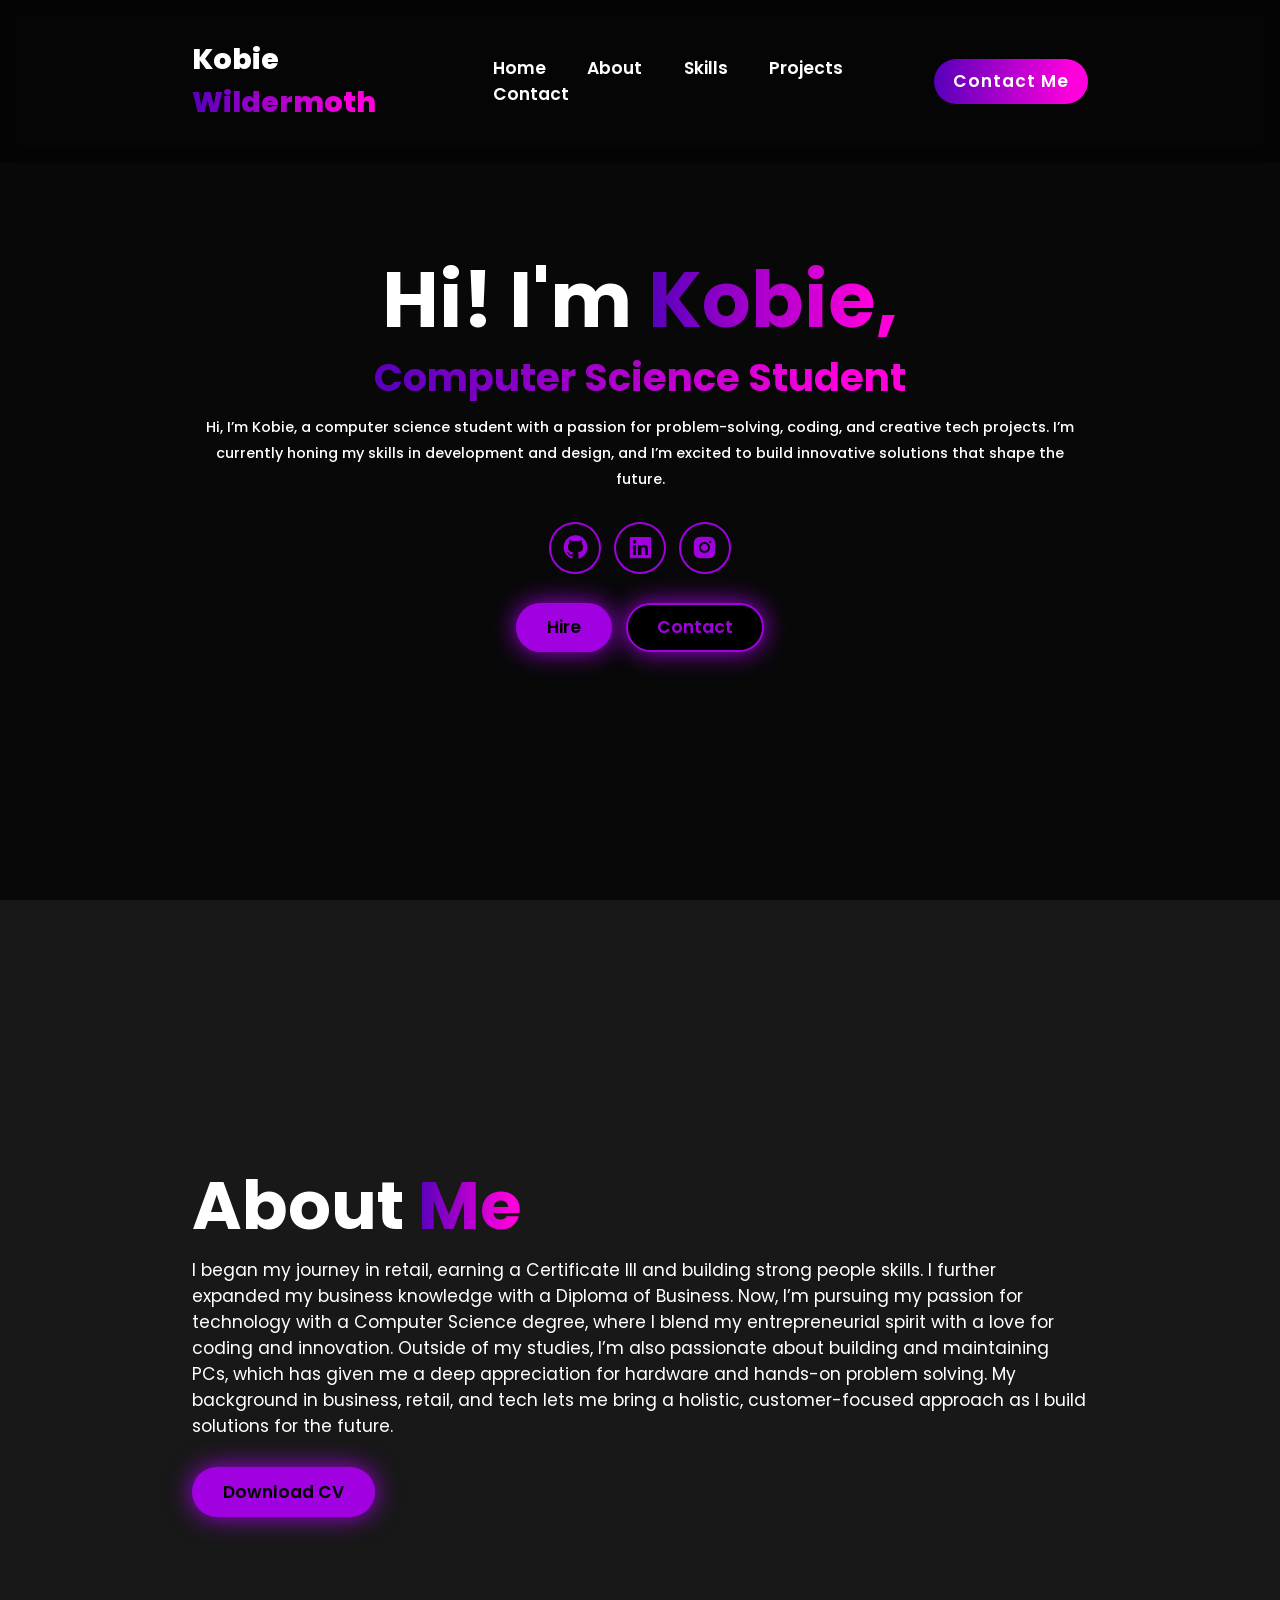
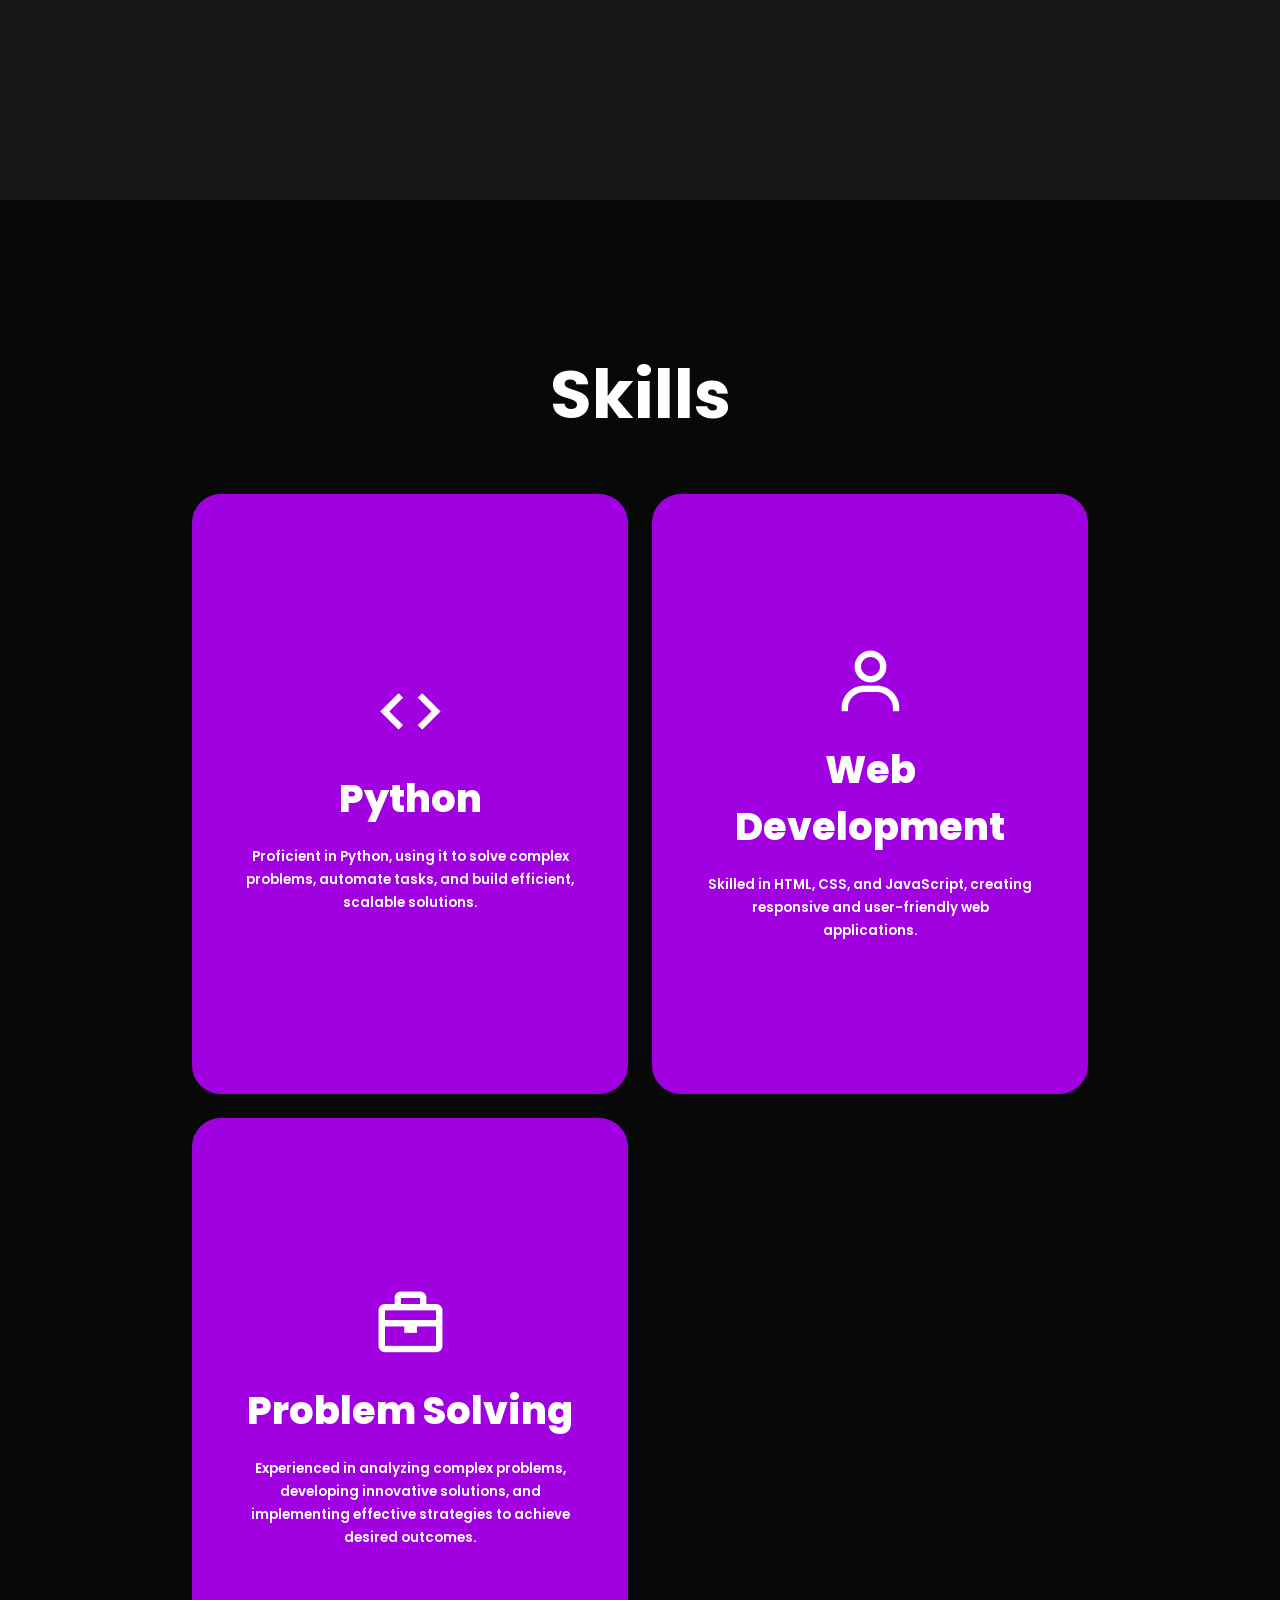
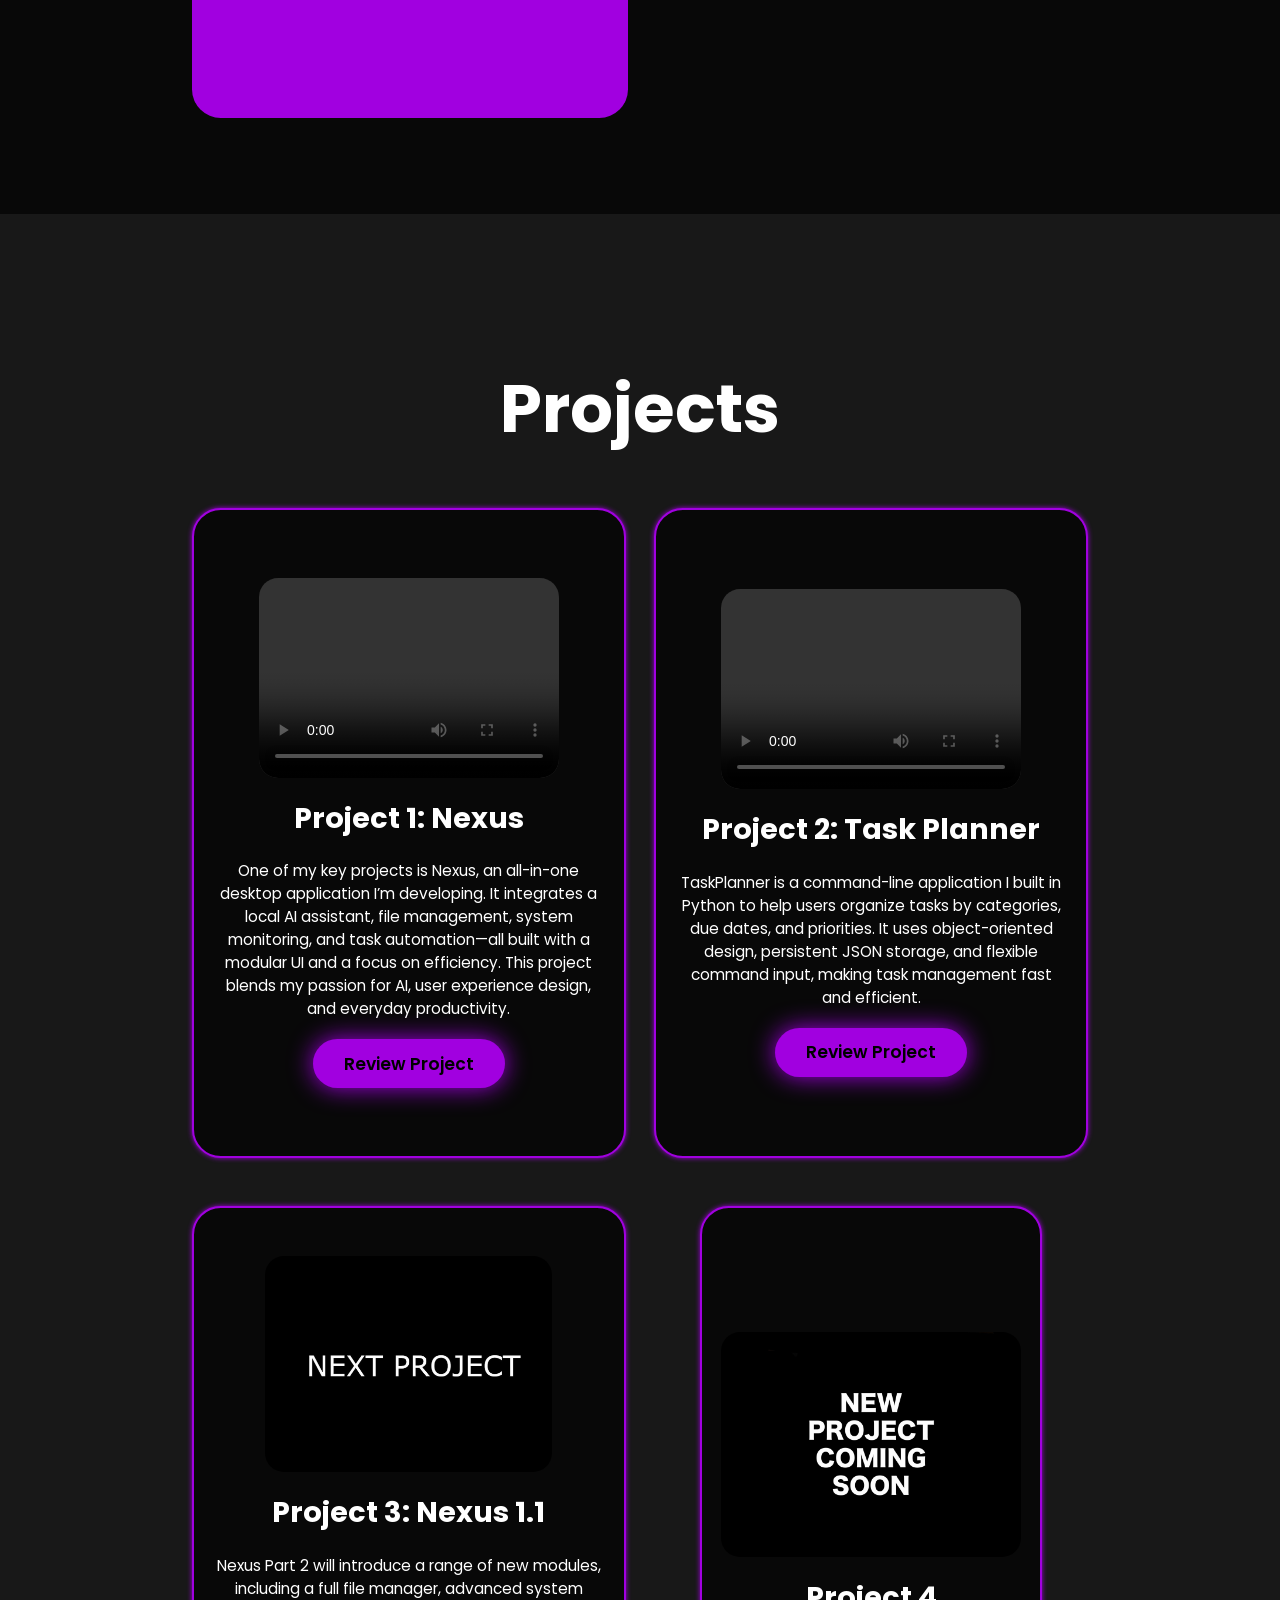
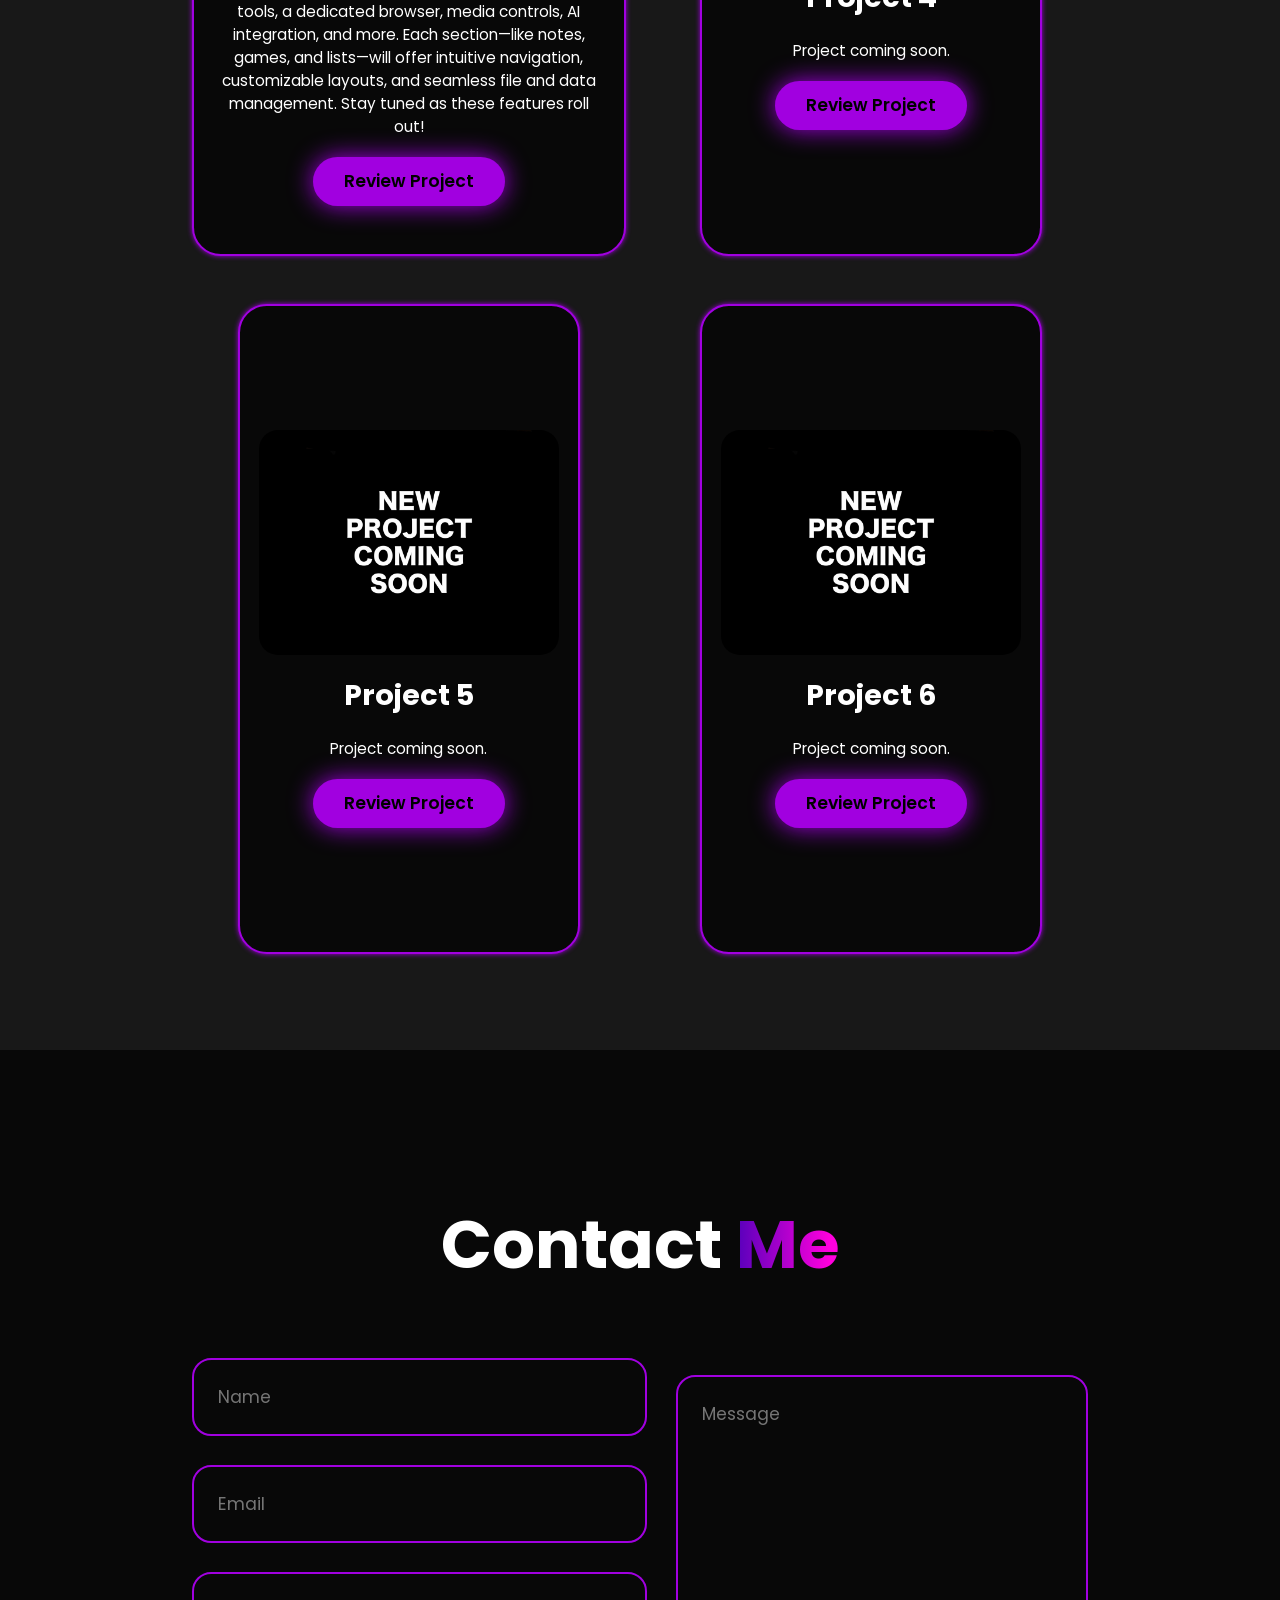
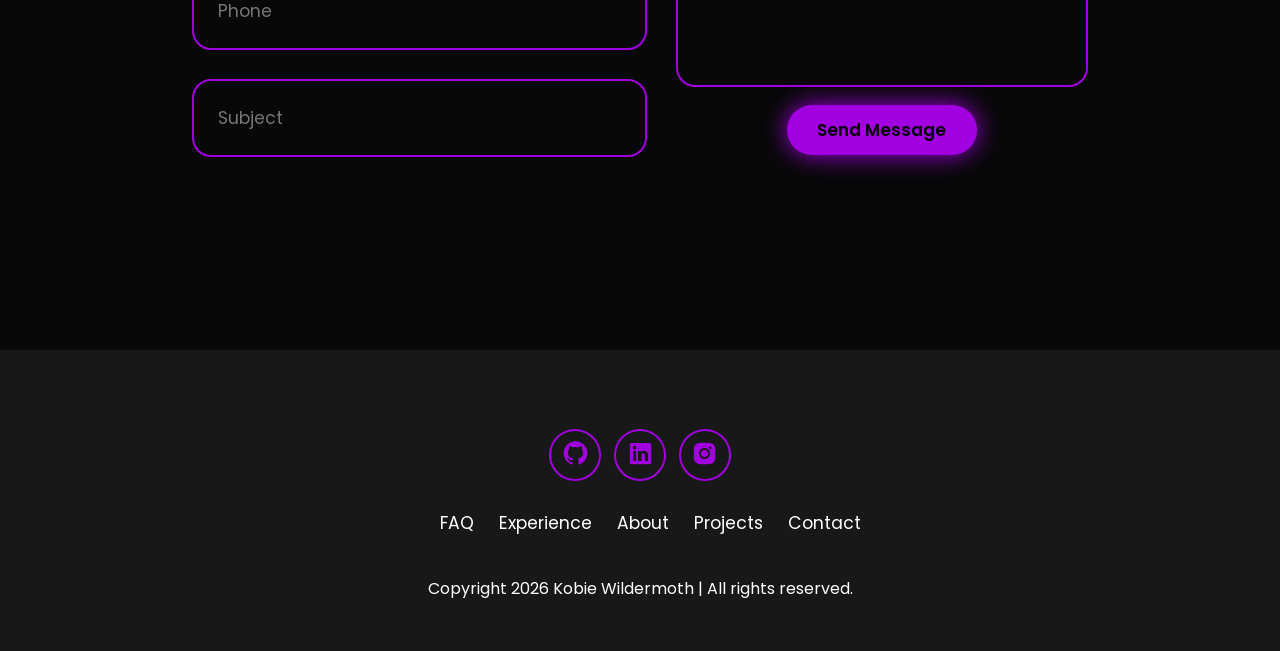
==== index.html @ b3cbc0dd "Add files via upload" ====
<!DOCTYPE html>
<html lang="en">
  <head>
    <meta charset="UTF-8" />
    <meta name="viewport" content="width=device-width, initial-scale=1.0" />
    <title>Portfolio Website</title>
    <link rel="stylesheet" href="style.css" />
    <link href="https://unpkg.com/boxicons@2.1.4/css/boxicons.min.css" rel="stylesheet" />
    <link href="https://fonts.googleapis.com/css2?family=Poppins:wght@300;400;600;800&display=swap" rel="stylesheet" />
    
  </head>
  <body>

        <header class = "header">
            <a href="#home" class = "logo">
                Kobie <span>Wildermoth</span>
        </a>
        <i class = "bx bx-menu" id="menu-icon"></i>

        <nav class = "navbar">
            <a href = "#home">Home</a>
            <a href = "#about">About</a>
            <a href = "#skills">Skills</a>
            <a href = "#projects">Projects</a>
            <a href = "#contact">Contact</a>    
        </nav>

        <a class="gradient-btn" href="mailto:kobiew06@outlook.com?subject=Contact%20Kobie&body=Hi%20Kobie,">Contact Me</a>

        </header>

        <section class="home" id="home">
            <div class="home-content">
                <h1> Hi! I'm <span>Kobie,</span></h1>
                <h3>
                    <span>Computer Science Student</span>
                </h3>
                <p>Hi, I’m Kobie, a computer science student 
                    with a passion for problem-solving, coding, 
                    and creative tech projects. I’m currently 
                    honing my skills in development and design, 
                    and I’m excited to build innovative solutions 
                    that shape the future. </p>

                <div class="social-icons">
                    <a href="https://github.com/kobiew06">
                        <i class="bx bxl-github"></i>
                    </a>
                    
                    <a href="https://www.linkedin.com/in/kobie-wildermoth">
                        <i class="bx bxl-linkedin-square"></i>
                    </a>

                    <a href="https://www.instagram.com/kobie._w/">
                        <i class="bx bxl-instagram-alt"></i>
                    </a>                    
                </div>
                
                <div class="btn-group">
                    <a href="mailto:kobiew06@outlook.com?subject=Job%20Opportunity:&body=Hi%20Kobie," class="btn">Hire</a>
                    <a href="#contact" class="btn">Contact</a>
                </div>
            </div>


        </section>

        <section class="about" id="about">
             
            <div class="about-content">
            <h2>About <span>Me</span></h2>
            <p>I began my journey in retail, earning a Certificate III and building strong people skills. I further expanded my business knowledge with a Diploma of Business. Now, I’m pursuing my passion for technology with a Computer Science degree, where I blend my entrepreneurial spirit with a love for coding and innovation. Outside of my studies, I’m also passionate about building and maintaining PCs, which has given me a deep appreciation for hardware and hands-on problem solving. My background in business, retail, and tech lets me bring a holistic, customer-focused approach as I build solutions for the future.</p>
            <a href="https://drive.google.com/file/d/1Rv0q2taq3PSb4QSSxDEob484Li_ZjShi/view?usp=sharing" class="btn">Download CV</a>
        </section>

        <section class ="skills" id="skills">
            <h2 class="heading">Skills</h2>

            <div class="experience-container">
                <div class="experience-box">
                    <div class="experience-info">
                        <i class ="bx bx-code"></i>
                        <h4>Python</h4>
                        <p>Proficient in Python, using it to solve complex problems, automate tasks, and build efficient, scalable solutions.</p>
                    </div>
                </div>

                <div class="experience-box">
                    <div class="experience-info">
                        <i class ="bx bx-user"></i>
                        <h4>Web Development</h4>
                        <p>Skilled in HTML, CSS, and JavaScript, creating responsive and user-friendly web applications.</p>
                    </div>
                </div>
                
                <div class="experience-box">
                    <div class="experience-info">
                        <i class ="bx bx-briefcase"></i>
                        <h4>Problem Solving</h4>
                        <p>Experienced in analyzing complex problems, developing innovative solutions, and implementing effective strategies to achieve desired outcomes.</p>
                    </div>
                </div>
            </div>
        </section>
                    
        <section class="projects" id="projects">
            
            <h2 class="heading">Projects</h2>

            <div class="projects-container">
                <div class="project-box">
                    <video src="nexus.mp4" controls></video>
                    <h3>Project 1: Nexus</h3>
                    <p>One of my key projects is Nexus, an all-in-one desktop application I’m developing. It integrates a local AI assistant, file management, system monitoring, and task automation—all built with a modular UI and a focus on efficiency. This project blends my passion for AI, user experience design, and everyday productivity.</p>
                    <div class="btn">Review Project</div>
                </div>

                <div class="project-box">
                    <video src="Demonstration.mp4" controls></video>
                    <h3>Project 2: Task Planner</h3>
                    <p>TaskPlanner is a command-line application I built in Python to help users organize tasks by categories, due dates, and priorities. It uses object-oriented design, persistent JSON storage, and flexible command input, making task management fast and efficient.</p>
                    <div class="btn">Review Project</div>
                </div>

                <div class="project-box">
                    <img src="next.jpg" alt="">
                    <h3>Project 3: Nexus 1.1</h3>
                    <p>Nexus Part 2 will introduce a range of new modules, including a full file manager, advanced system tools, a dedicated browser, media controls, AI integration, and more. Each section—like notes, games, and lists—will offer intuitive navigation, customizable layouts, and seamless file and data management. Stay tuned as these features roll out!</p>
                    <div class="btn">Review Project</div>
                </div>

                <div class="project-box">
                    <img src="coming.jpg" alt="">
                    <h3>Project 4</h3>
                    <p>Project coming soon.</p>
                    <div class="btn">Review Project</div>
                </div>

                <div class="project-box">
                    <img src="coming.jpg" alt="">
                    <h3>Project 5</h3>
                    <p>Project coming soon.</p>
                    <div class="btn">Review Project</div>
                </div>

                <div class="project-box">
                    <img src="coming.jpg" alt="">
                    <h3>Project 6</h3>
                    <p>Project coming soon.</p>
                    <div class="btn">Review Project</div>
                </div>

                
            </div>
        </section>

        <section class="contact" id="contact">
            <h2 class="heading">Contact <span>Me</span></h2>

            <form id="contact-form" action="#">
                <div class="input-group">
                    <div class="input-box">
                        <input type="text" placeholder="Name">
                        <input type="email" placeholder="Email">
                    </div>
                    <div class="input-box">
                        <input type="number" placeholder="Phone">   
                        <input type="text" placeholder="Subject">
                    </div>
                </div>

                <div class="input-group-2">
                    <textarea name="" id="" placeholder="Message" cols="30" rows="10"></textarea>
                    <input type="submit" value="Send Message" class="btn">
                </div>
            </form>
        </section>

        <footer class="footer">
            <div class="social-icons">
                <a href="#">
                    <i class="bx bxl-github"></i>
                </a>
                
                <a href="#">
                    <i class="bx bxl-linkedin-square"></i>
                </a>

                <a href="#">
                    <i class="bx bxl-instagram-alt"></i>
                </a>                    
            </div>

            <ul class="list">
                <li>
                    <a href="#">FAQ</a>
                </li>

                <li>
                    <a href="#experience">Experience</a>
                </li>

                <li>
                    <a href="#about">About</a>
                </li>

                <li>
                    <a href="#projects">Projects</a>
                </li>

                <li>
                    <a href="#contact">Contact</a>
                </li>

            </ul>

            <p class="copyright">Copyright 2026 Kobie Wildermoth | All rights reserved.</p>

        </footer>        

    <script src="script.js"></script>
  </body>
</html>
---- style.css ----
* {
  margin: 0;
  padding: 0;
  box-sizing: border-box;
  text-decoration: none;
  scroll-behavior: smooth;
  font-family: 'Poppins';
  
}
:root {
  --bg-color: #080808;
  --second-bg-color: #181818;
  --text-color: white;
  --main-color: #a100e0;
}
html {
  font-size: 60%;
  overflow-x: hidden;
}
body{
   background: var(--bg-color);
   color: var(--text-color);
}
.header{
    position: fixed;
    width: 100%;
    top: 0;
    left: 0;
    padding: 4rem 15%;
    background: rgba(0,0,0,0.3);
    backdrop-filter: blur(10px);
    display: flex;
    justify-content: space-between;
    align-items: center;
    z-index: 1000;
    
}
#menu-icon{
    font-size: 3.5rem;
    color: var(--main-color);
    display: none;
}
.logo{
    font-size: 3rem;
    color: var(--text-color);
    font-weight: 800;
    cursor: pointer;
    transition: 0.3s ease-in-out;

}
.logo:hover{
    transform: scale(1.1);
}
span{
    background: linear-gradient(
        270deg,
        #ff00dd 10%,
        #5700bb 100%
    );
    background-clip: text;
    color: transparent;
}
.navbar a{
    font-size: 1.8rem;
    color: var(--text-color);
    margin-left: 4rem;
    font-weight: 600;
    transition: 0.3 ease-in-out;
    border-bottom: 3px solid transparent;
}
.navbar a:hover{
    color: var(--main-color);
    border-bottom: 3px solid var(--main-color);
}
.gradient-btn{
    font-size: 1.8rem;
    font-weight: 600;
    padding: 1rem 2rem;
    border-radius: 3rem;
    background: linear-gradient(
       270deg,
        #ff00dd 10%,
        #5700bb 100% 
    );
    letter-spacing: 1px;
    cursor: pointer;
    transition: 0.3s ease-in-out;
    color: white;
    border: none;
    text-wrap: nowrap;
}
.gradient-btn:hover{
    transform: scale(1.05)
}
section{
    min-height: 100vh;
    padding: 10rem 15%;
}
.home{
    display: flex;
    align-items: center;
    justify-content: center;
    gap: 15rem;
}
.home-content{
    display: flex;
    flex-direction: column;
    align-items: center;
    text-align: center;
    justify-content: center;
}
.home-content h1{
    font-size: 8rem;
    font-weight: 700;
    margin-top: 1.5rem;
    line-height: 1;
    text-align: center;
    justify-content: center;
}
.home-content h3{
    margin: 1rem 0;
    font-size: 4rem;
    justify-content: center;
}
.home-content p{
    font-size: 1.5rem;
    font-weight: 500;
    line-height: 1.8;
    text-align: center;
    justify-content: center;
}
/* Old code from image 
    .home-img img{
    width: 32vh;
    height: 32vh;
    border-radius: 50%;
    display: flex;
    justify-content: center;
    align-items: center;
    box-shadow: 0 0 25px var(--main-color);
    transition: 0.4s ease-in-out;
    object-fit: cover;
    transform: scale(1.2);
} */


/* .home-img img:hover{
    box-shadow: 0 0 25px var(--main-color),
                0 0 50px var(--main-color),
                0 0 100px var(--main-color);
} */
.social-icons a{
    display: inline-flex;
    justify-content: center;
    align-items: center;
    font-size: 3rem;
    padding: 1rem;
    background: transparent;
    border: 2px solid var(--main-color);
    border-radius: 50%;
    color: var(--main-color);
    margin: 3rem 0.5rem;
    transition: 0.3s ease-in-out
}
.social-icons a:hover{
    color: var(--text-color);
    background-color: var(--main-color);
    transform: scale(1.2)translateY(-5px);
    box-shadow: 0 0 25px var(--main-color);
}
.btn-group{
    display: flex;
    gap: 1.5rem;
}
.btn{
    display: inline-block;
    padding: 1rem 3rem;
    background-color: var(--main-color);
    box-shadow: 0 0 25px var(--main-color);
    border-radius: 3rem;
    font-size: 1.8rem;
    color: black; 
    border: 2px solid transparent;
    transition: 0.3s ease-in-out;
    font-weight: 600;
}
.btn:hover{   
    transform: scale(1.05);
    box-shadow: 0 0 25px var(--main-color),
                0 0 50px var(--main-color);              
}
.btn-group a:nth-of-type(2){
    background-color: black;
    color: var(--main-color);
    border: 2px solid var(--main-color);
    box-shadow: 0 0 25px var(--main-color);
}
.btn-group a:nth-of-type(2):hover{
    background-color: var(--main-color);
    color: black;
    box-shadow: 0 0 25px var(--main-color);
}
.about{
    
    display: flex;
    justify-content: center;
    align-items: center;
    gap: 10rem;
    background: var(--second-bg-color);
}
.about-content h2{
    font-size: 7rem;
    text-align: left;
}
.about-content p {
    font-size: 1.8rem;
}
.about-content .btn{
    margin: 3rem 0;
}
::-webkit-scrollbar{
    width: 0.7rem;
}
::-webkit-scrollbar-thumb{
    background: var(--main-color);
    
}
::-webkit-scrollbar-track{
    background: var(--bg-color);
}
.heading{
    text-align: center;
    font-size: 7rem;
    margin: 5rem 0;
}
.experience{
    background-color: var(--bg-color);
    color: black; 
}
.experience h2{
    color: var(--text-color);
}
.experience-container{
    display: grid;
    grid-template-columns: repeat(auto-fit, minmax(300px, 1fr));
    align-items: center;
    gap: 2.5rem;
}
.experience-box{
    display: flex;
    justify-content: center;
    align-items: center;
    background-color: var(--main-color);
    height: 600px;
    border-radius: 3rem;
    cursor: pointer;
    border: 5px solid transparent;
    transition: 0.4s ease-in-out;
}
.experience-box:hover{
    background: var(--second-bg-color);
    color: var(--main-color);
    border: 5px solid var(--main-color);
    transform: scale(1.03);
}
.experience-info{
    display: flex;
    flex-direction: column;
    align-items: center;
    text-align: center;
    padding: 5rem;
}
.experience-info h4{
    font-size: 4rem;
    margin: 2rem 0;
    font-weight: 800;    
}
.experience-info p{
    font-size: 1.4rem;
    font-weight: 600;
    line-height: 1.7;
}
.experience-info i{
    font-size: 8rem;
}

.projects{
    background-color: var(--second-bg-color);
}
.projects-container{
    display: grid;
    grid-template-columns: repeat(auto-fit, minmax(300px, 1fr));
    place-items: center;
    gap: 3rem;
    row-gap: 5rem;
}
.project-box{
    display: flex;
    flex-direction: column;
    align-items: center;
    justify-content: center;
    text-align: center;
    background-color: var(--bg-color);
    border: 2px solid var(--main-color);
    border-radius: 3rem;
    gap: 2rem;
    padding: 5rem 2rem;
    overflow: hidden;
    cursor: pointer;
    box-shadow: 0 0 5px var(--main-color);
    transition: 0.3s ease-in-out;
    height: 650px;

}
.project-box:hover{
    box-shadow: 0 0 25px var(--main-color),
                0 0 50px var(--main-color);
    transform: scale(1.02);
}
.project-box img{
    display: flex;
    justify-content: center;
    max-width: 300px;
    object-fit: cover;
    border-radius: 2rem;
    min-height: 200px;

}
.project-box video{
    display: flex;
    justify-content: center;
    max-width: 300px;
    border-radius: 2rem;
    object-fit: cover;
    min-height: 200px;
}

.project-box h3{
    font-size: 3rem;
}
.project-box p{
    font-size: 1.6rem;
}
.contact{
    background-color: var(--bg-color);
}

.contact h2{
    color: var(--text-color);
    margin-bottom: 3rem;
}
.contact form{
    display: flex;
    align-items: center;
    justify-content: center;
    gap: 3rem;
    margin: 5rem 0;
    text-align: center;
}
.contact form .input-box input, .contact form textarea{
    width: 100%;
    padding: 2.5rem;
    font-size: 1.8rem;
    color: var(--text-color);
    background-color: var(--bg-color);
    border: 2px solid var(--main-color);
    border-radius: 2rem;
    margin: 1.5rem 0;
    resize: none;    
}
.footer{
    background-color: var(--second-bg-color);
    padding: 50px 0;
}
.footer .social-icons{
    text-align: center;
}
.footer ul{
    text-align:center;
    font-size: 1.8rem;
}
.footer ul li{
    display: inline-block;
    margin-left: 20px;
}
.footer ul li a{
    color: white;
    border-bottom: 3px solid transparent;
    transition: 0.3s ease-in-out;
}
.footer ul li a:hover{
    border-bottom: 3px solid var(--main-color);
}
.footer .copyright{
    text-align: center;
    margin-top: 40px;
    font-size: 16px;
}
@media (max-width: 991px){
    #menu-icon{
        display: block;
    }
    .navbar{
        position: absolute;
        top: 100%;
        right: 0;
        width: 50%;
        padding: 1rem 3rem;
        background: rgba(0, 0, 0, 0.8);
        border-bottom-left-radius: 2rem;
        border-left: 2px solid var(--main-color);
        border-bottom: 2px solid var(--main-color);
        display: none;
    }
    .navbar a{
        display: block;
        font-size: 2rem;
        margin: 3rem 0;
        color: var(--text-color);   
    }
    .navbar.active{
        display: block;
    }
    .gradient-btn{
        display: none;
    }
    .home{
        flex-direction: column-reverse;
        margin: 5rem 0;
        gap: 5rem;
    }
    .home-content{
        align-items: center;
        text-align: center;
    }
    .home-img img{
        width: 56vw;
    }
    .about{
        flex-direction: column-reverse;
        text-align: center;
    }
     .about h2{
        text-align: center;
        margin: 2rem 0;
    }
    .contact form{
        flex-direction: column;
    }
}
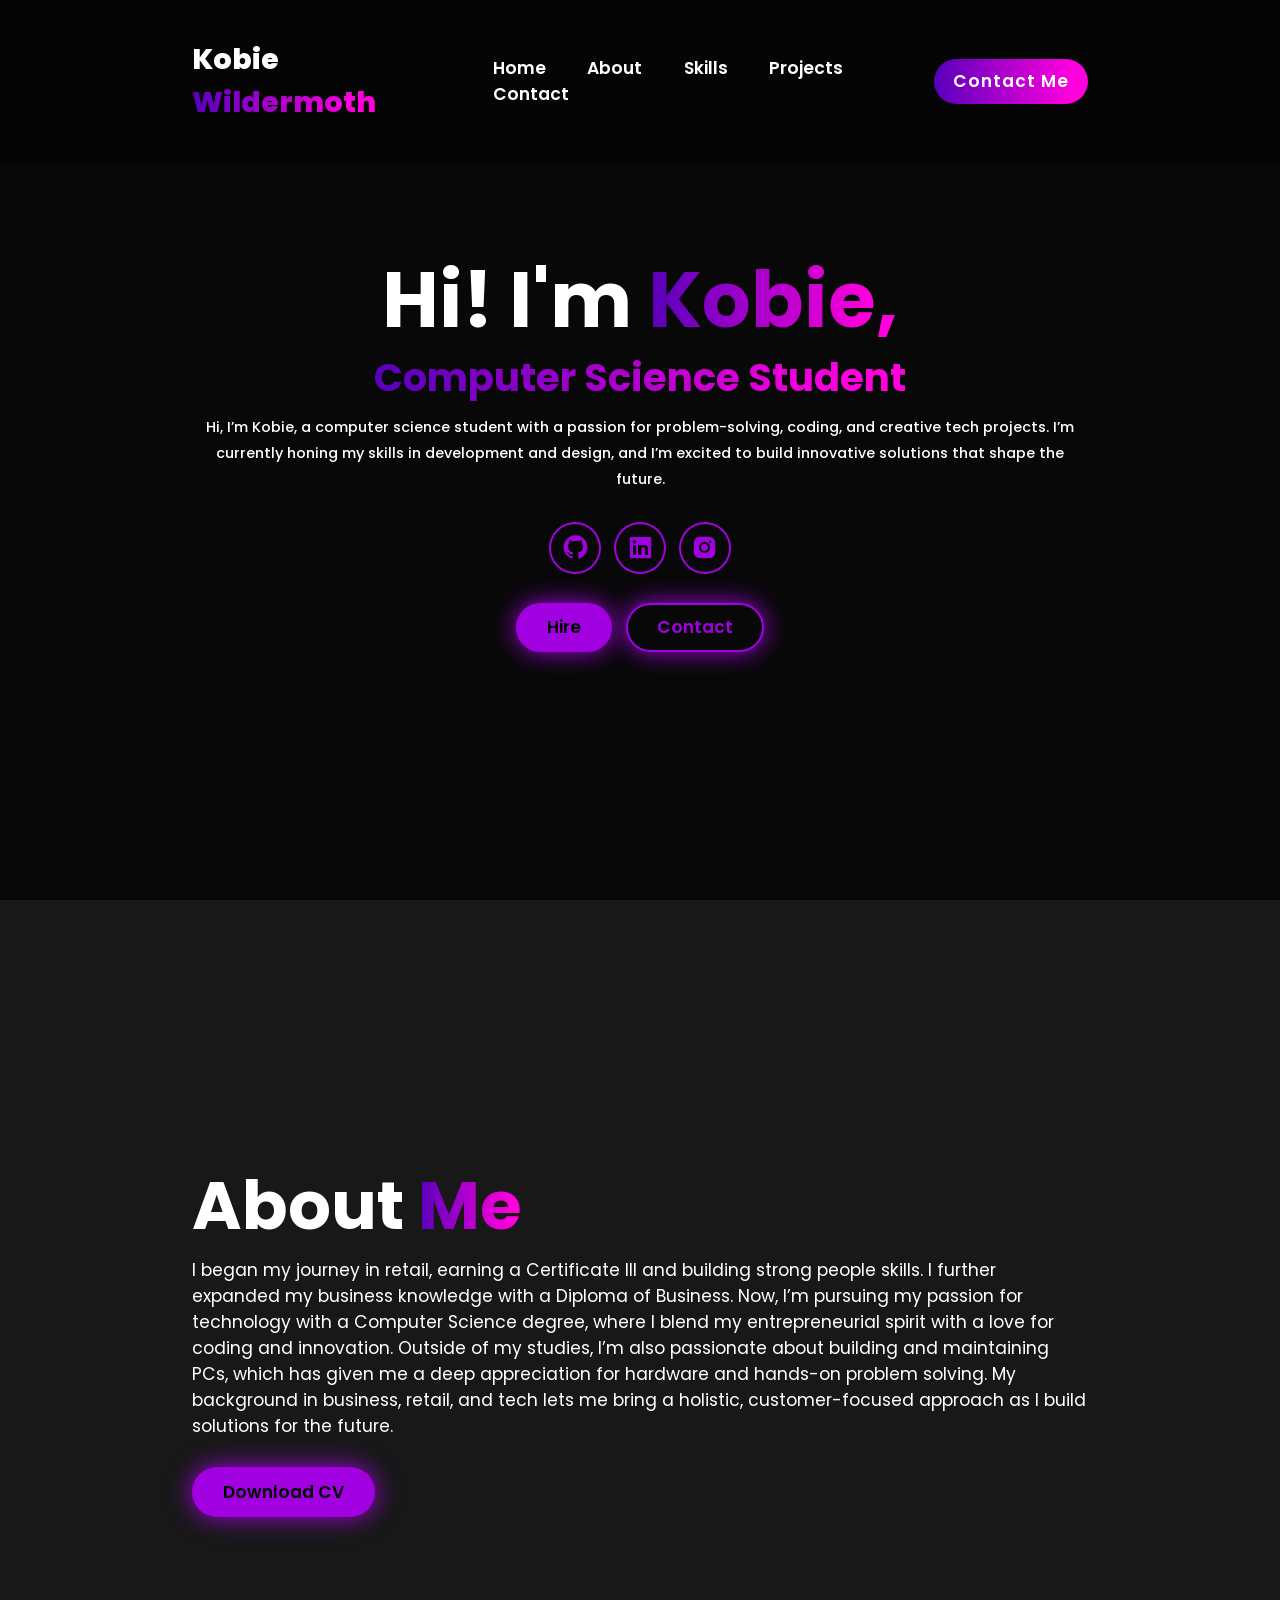
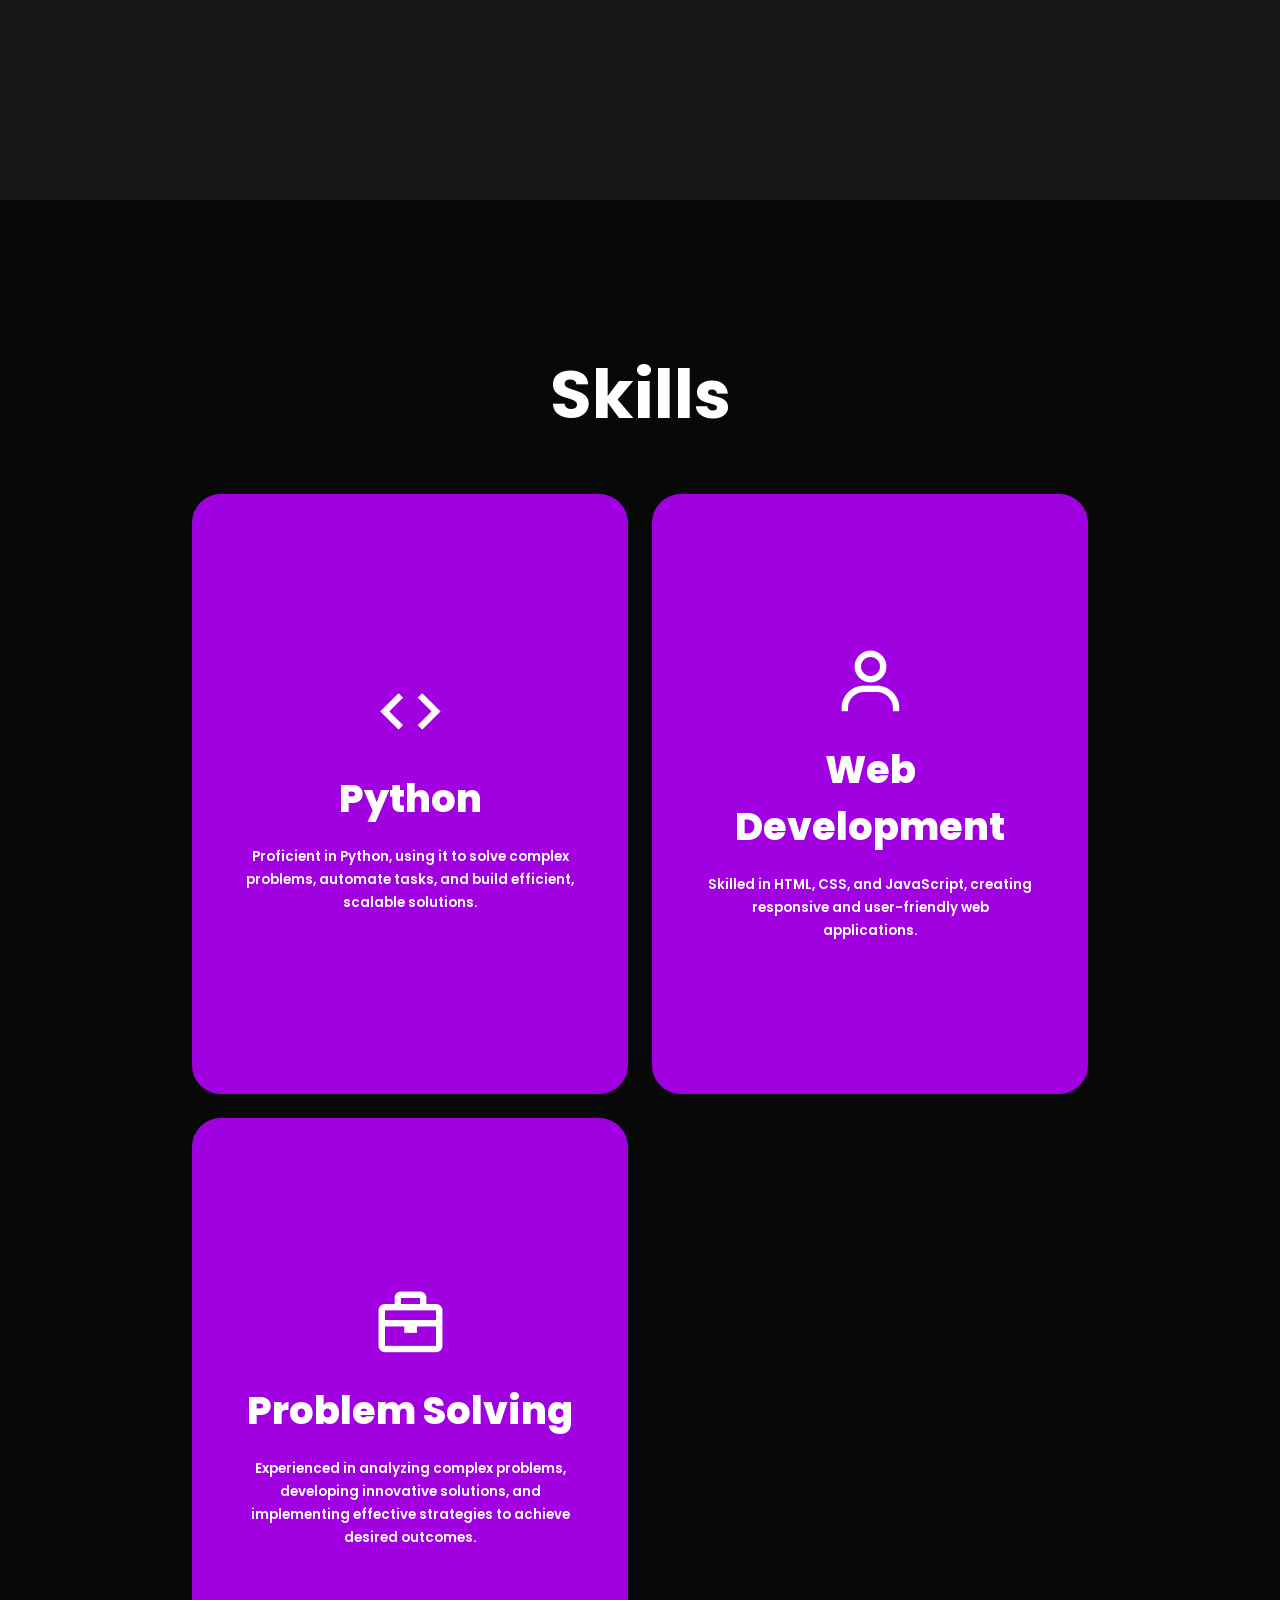
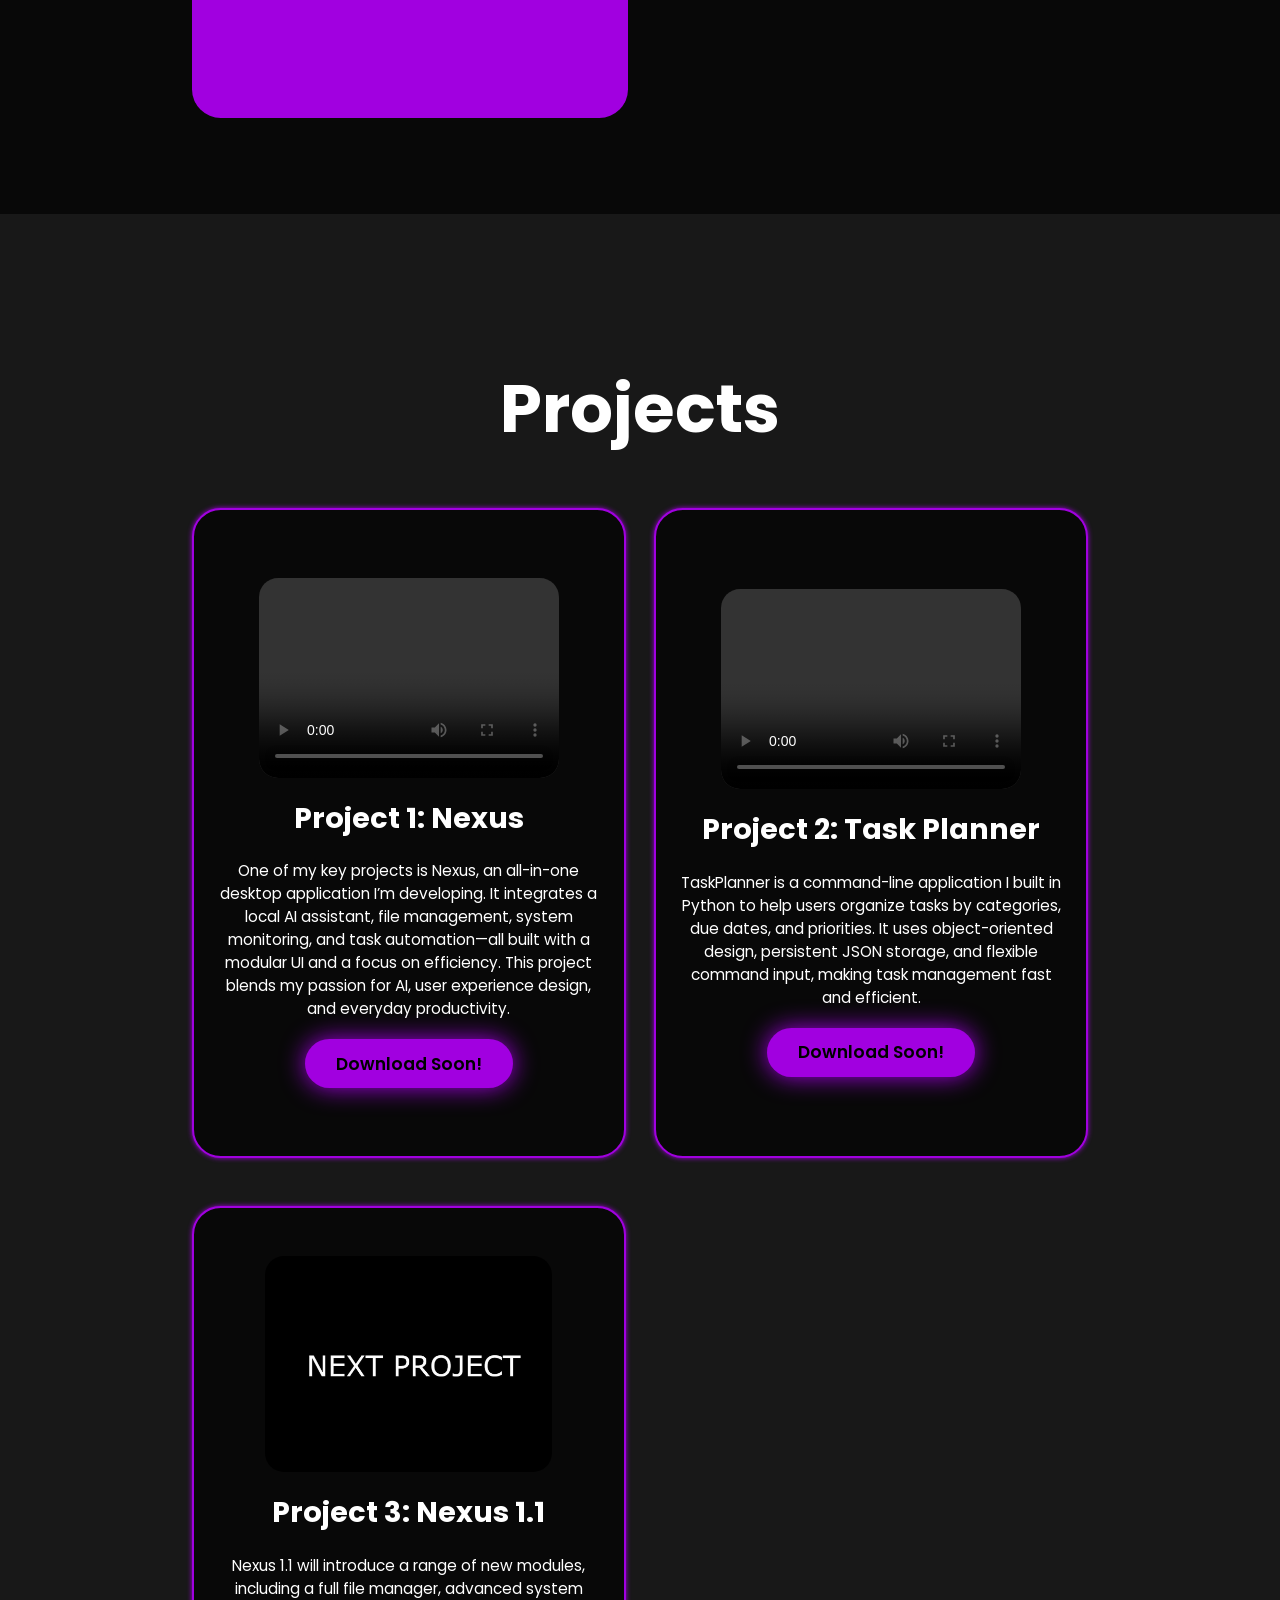
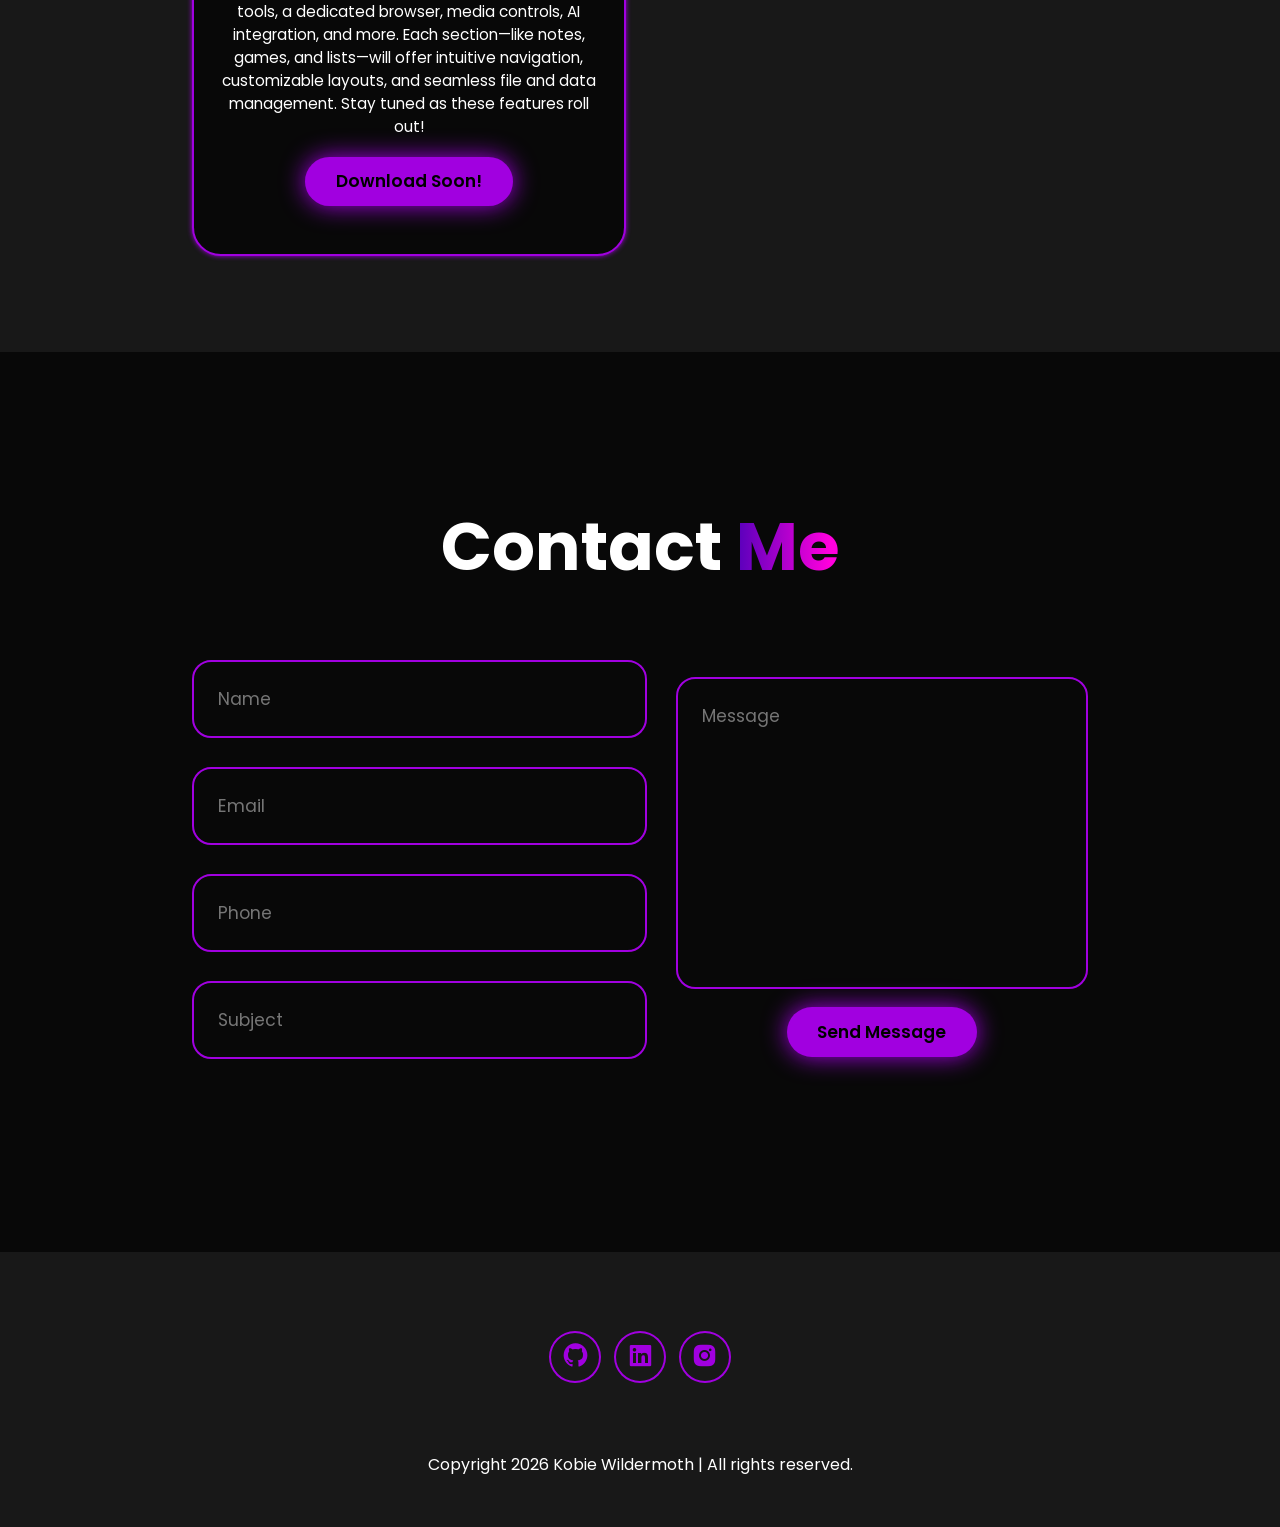
==== commit 698a84c7: "Add files via upload" ====
--- a/index.html
+++ b/index.html
@@ -2,21 +2,28 @@
 <html lang="en">
   <head>
     <meta charset="UTF-8" />
+    <title>Kobie Wildermoth Portfolio</title>
+    <meta name="description" content="Kobie Wildermoth's portfolio website showcasing projects, skills, and contact information." />
     <meta name="viewport" content="width=device-width, initial-scale=1.0" />
-    <title>Portfolio Website</title>
     <link rel="stylesheet" href="style.css" />
-    <link href="https://unpkg.com/boxicons@2.1.4/css/boxicons.min.css" rel="stylesheet" />
+    <!-- this includes box icons i used -->
+    <link href="https://unpkg.com/boxicons@2.1.4/css/boxicons.min.css" rel="stylesheet" />    
+    <!-- imported google fonts for consistent typography -->
     <link href="https://fonts.googleapis.com/css2?family=Poppins:wght@300;400;600;800&display=swap" rel="stylesheet" />
     
   </head>
+<!-- header/logo -->
   <body>
-
+        <!-- icon clicked = home -->
         <header class = "header">
             <a href="#home" class = "logo">
+                <!-- span used for styling (emphasis) -->
                 Kobie <span>Wildermoth</span>
         </a>
+        <!-- menu icon for mobile nav -->
         <i class = "bx bx-menu" id="menu-icon"></i>
 
+<!-- navigation -->
         <nav class = "navbar">
             <a href = "#home">Home</a>
             <a href = "#about">About</a>
@@ -24,13 +31,15 @@
             <a href = "#projects">Projects</a>
             <a href = "#contact">Contact</a>    
         </nav>
-
+        
+        <!-- mailto link setup making communication simple when contact me pressed. S-"Contact Kobie" b-"Hi Kobie," -->
         <a class="gradient-btn" href="mailto:kobiew06@outlook.com?subject=Contact%20Kobie&body=Hi%20Kobie,">Contact Me</a>
 
         </header>
-
+<!-- home section/ landing page -->
         <section class="home" id="home">
             <div class="home-content">
+                <!-- span for styles -->
                 <h1> Hi! I'm <span>Kobie,</span></h1>
                 <h3>
                     <span>Computer Science Student</span>
@@ -42,20 +51,27 @@
                     and I’m excited to build innovative solutions 
                     that shape the future. </p>
 
+                
                 <div class="social-icons">
+
+                    <!-- github link and logo -->
                     <a href="https://github.com/kobiew06">
                         <i class="bx bxl-github"></i>
                     </a>
                     
+                    <!-- linkedin link and logo -->
                     <a href="https://www.linkedin.com/in/kobie-wildermoth">
                         <i class="bx bxl-linkedin-square"></i>
                     </a>
 
+                    <!-- instagram link and logo -->
                     <a href="https://www.instagram.com/kobie._w/">
                         <i class="bx bxl-instagram-alt"></i>
                     </a>                    
                 </div>
                 
+                <!-- hire button uses mailto to write out email subject -->
+                <!-- want to upgrade in future (maybe linkedin messages) -->
                 <div class="btn-group">
                     <a href="mailto:kobiew06@outlook.com?subject=Job%20Opportunity:&body=Hi%20Kobie," class="btn">Hire</a>
                     <a href="#contact" class="btn">Contact</a>
@@ -64,21 +80,24 @@
 
 
         </section>
-
+<!-- about section -->
         <section class="about" id="about">
              
             <div class="about-content">
             <h2>About <span>Me</span></h2>
             <p>I began my journey in retail, earning a Certificate III and building strong people skills. I further expanded my business knowledge with a Diploma of Business. Now, I’m pursuing my passion for technology with a Computer Science degree, where I blend my entrepreneurial spirit with a love for coding and innovation. Outside of my studies, I’m also passionate about building and maintaining PCs, which has given me a deep appreciation for hardware and hands-on problem solving. My background in business, retail, and tech lets me bring a holistic, customer-focused approach as I build solutions for the future.</p>
+            <!-- google drive download link for resume -->
             <a href="https://drive.google.com/file/d/1Rv0q2taq3PSb4QSSxDEob484Li_ZjShi/view?usp=sharing" class="btn">Download CV</a>
         </section>
-
+<!-- skills section -->
+        <!-- reused some code from removed experience section -->
         <section class ="skills" id="skills">
             <h2 class="heading">Skills</h2>
 
             <div class="experience-container">
                 <div class="experience-box">
                     <div class="experience-info">
+                        <!-- in future upgrade to proper logos relevant (real python logo) -->
                         <i class ="bx bx-code"></i>
                         <h4>Python</h4>
                         <p>Proficient in Python, using it to solve complex problems, automate tasks, and build efficient, scalable solutions.</p>
@@ -102,34 +121,39 @@
                 </div>
             </div>
         </section>
-                    
+<!-- projects section -->
         <section class="projects" id="projects">
             
             <h2 class="heading">Projects</h2>
 
+
+            <!-- videos and photos of projects here -->
+             <!-- download soon placeholder buttons ready for finished projects -->
             <div class="projects-container">
                 <div class="project-box">
                     <video src="nexus.mp4" controls></video>
                     <h3>Project 1: Nexus</h3>
                     <p>One of my key projects is Nexus, an all-in-one desktop application I’m developing. It integrates a local AI assistant, file management, system monitoring, and task automation—all built with a modular UI and a focus on efficiency. This project blends my passion for AI, user experience design, and everyday productivity.</p>
-                    <div class="btn">Review Project</div>
+                    <div class="btn">Download Soon!</div>
                 </div>
 
                 <div class="project-box">
                     <video src="Demonstration.mp4" controls></video>
                     <h3>Project 2: Task Planner</h3>
                     <p>TaskPlanner is a command-line application I built in Python to help users organize tasks by categories, due dates, and priorities. It uses object-oriented design, persistent JSON storage, and flexible command input, making task management fast and efficient.</p>
-                    <div class="btn">Review Project</div>
+                    <div class="btn">Download Soon!</div>
                 </div>
 
                 <div class="project-box">
                     <img src="next.jpg" alt="">
                     <h3>Project 3: Nexus 1.1</h3>
-                    <p>Nexus Part 2 will introduce a range of new modules, including a full file manager, advanced system tools, a dedicated browser, media controls, AI integration, and more. Each section—like notes, games, and lists—will offer intuitive navigation, customizable layouts, and seamless file and data management. Stay tuned as these features roll out!</p>
-                    <div class="btn">Review Project</div>
-                </div>
-
-                <div class="project-box">
+                    <p>Nexus 1.1 will introduce a range of new modules, including a full file manager, advanced system tools, a dedicated browser, media controls, AI integration, and more. Each section—like notes, games, and lists—will offer intuitive navigation, customizable layouts, and seamless file and data management. Stay tuned as these features roll out!</p>
+                    <div class="btn">Download Soon!</div>
+                </div>
+
+                <!-- unused project boxes removed for simplicity -->
+
+                <!-- <div class="project-box">
                     <img src="coming.jpg" alt="">
                     <h3>Project 4</h3>
                     <p>Project coming soon.</p>
@@ -148,15 +172,16 @@
                     <h3>Project 6</h3>
                     <p>Project coming soon.</p>
                     <div class="btn">Review Project</div>
-                </div>
-
-                
-            </div>
-        </section>
-
+                </div> -->
+
+                
+            </div>
+        </section>
+<!-- contact section -->
         <section class="contact" id="contact">
             <h2 class="heading">Contact <span>Me</span></h2>
 
+            <!-- inputs are grouped for formatting -->
             <form id="contact-form" action="#">
                 <div class="input-group">
                     <div class="input-box">
@@ -175,23 +200,26 @@
                 </div>
             </form>
         </section>
-
+<!-- footer -->
         <footer class="footer">
             <div class="social-icons">
-                <a href="#">
+                <!-- github -->
+                <a href="https://github.com/kobiew06">
                     <i class="bx bxl-github"></i>
                 </a>
-                
-                <a href="#">
+                <!-- linkedin -->
+                <a href="https://www.linkedin.com/in/kobie-wildermoth">
                     <i class="bx bxl-linkedin-square"></i>
                 </a>
-
-                <a href="#">
+                <!-- instagram -->
+                <a href="https://www.instagram.com/kobie._w/">
                     <i class="bx bxl-instagram-alt"></i>
                 </a>                    
             </div>
 
-            <ul class="list">
+            <!-- unused bottom nav -->
+
+            <!-- <ul class="list">
                 <li>
                     <a href="#">FAQ</a>
                 </li>
@@ -212,7 +240,7 @@
                     <a href="#contact">Contact</a>
                 </li>
 
-            </ul>
+            </ul> -->
 
             <p class="copyright">Copyright 2026 Kobie Wildermoth | All rights reserved.</p>
 
--- a/style.css
+++ b/style.css
@@ -1,3 +1,4 @@
+/* global sets for margin etc */
 * {
   margin: 0;
   padding: 0;
@@ -7,6 +8,7 @@
   font-family: 'Poppins';
   
 }
+/* root colours used for consistency */
 :root {
   --bg-color: #080808;
   --second-bg-color: #181818;
@@ -35,6 +37,7 @@
     z-index: 1000;
     
 }
+/* hidden by default, shown when screensize mobile */
 #menu-icon{
     font-size: 3.5rem;
     color: var(--main-color);
@@ -51,6 +54,7 @@
 .logo:hover{
     transform: scale(1.1);
 }
+/* gradient text effect */
 span{
     background: linear-gradient(
         270deg,
@@ -65,7 +69,7 @@
     color: var(--text-color);
     margin-left: 4rem;
     font-weight: 600;
-    transition: 0.3 ease-in-out;
+    transition: 0.3s ease-in-out;
     border-bottom: 3px solid transparent;
 }
 .navbar a:hover{
@@ -190,7 +194,7 @@
                 0 0 50px var(--main-color);              
 }
 .btn-group a:nth-of-type(2){
-    background-color: black;
+    background-color: var(--bg-color);
     color: var(--main-color);
     border: 2px solid var(--main-color);
     box-shadow: 0 0 25px var(--main-color);
@@ -396,6 +400,7 @@
     margin-top: 40px;
     font-size: 16px;
 }
+/* adjust layout for mobile view */
 @media (max-width: 991px){
     #menu-icon{
         display: block;
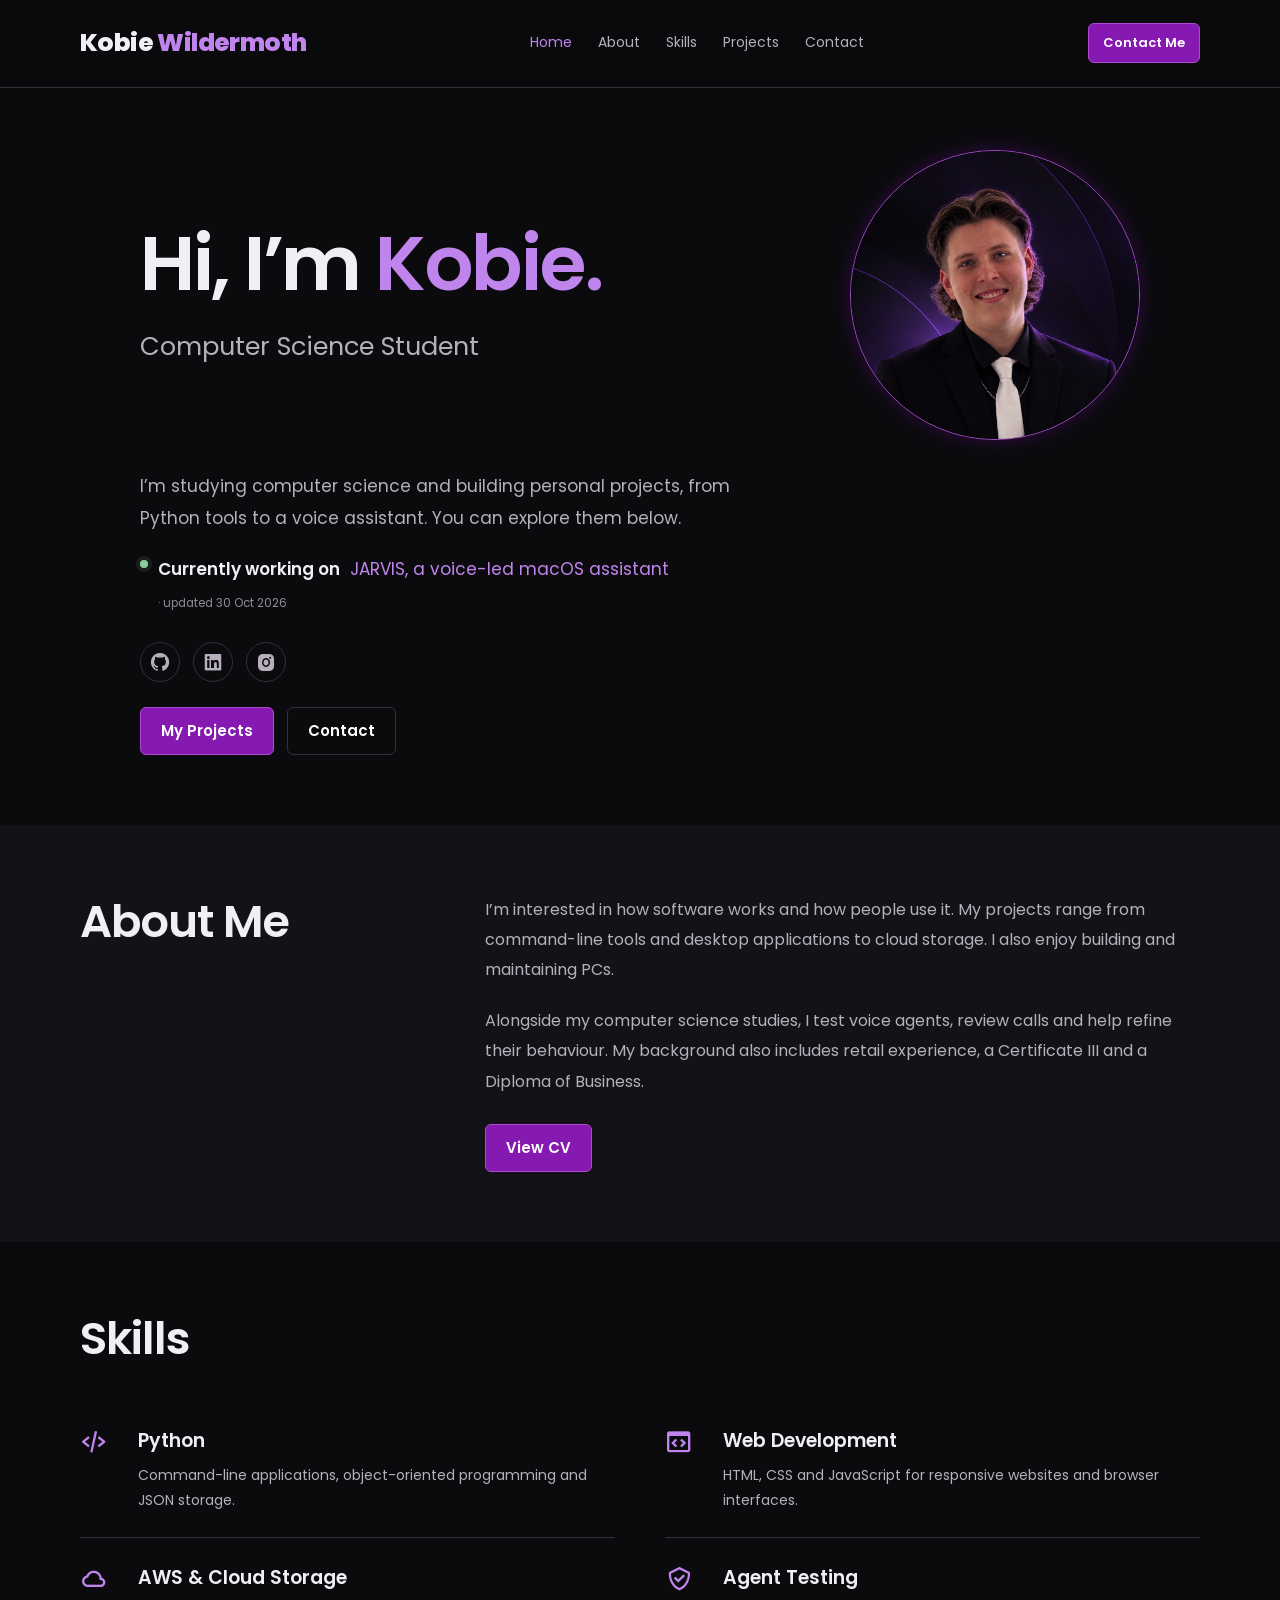
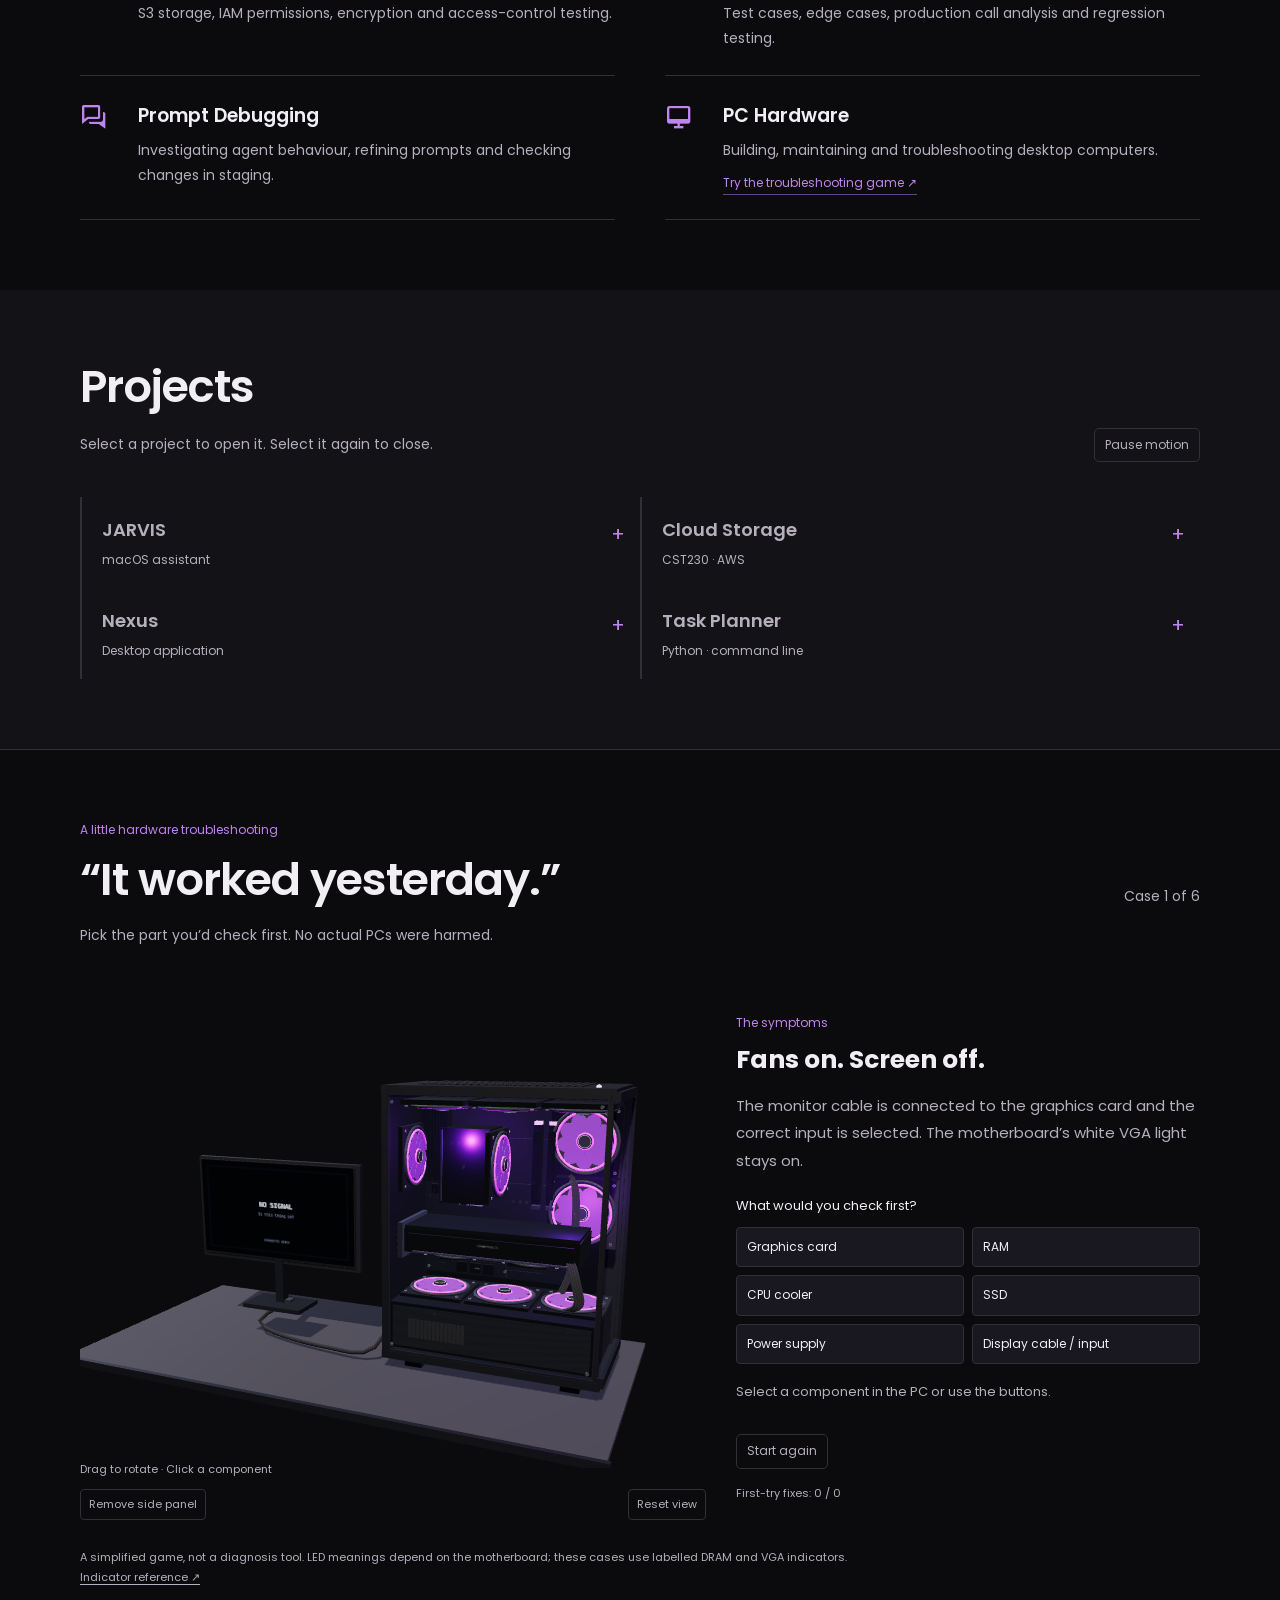
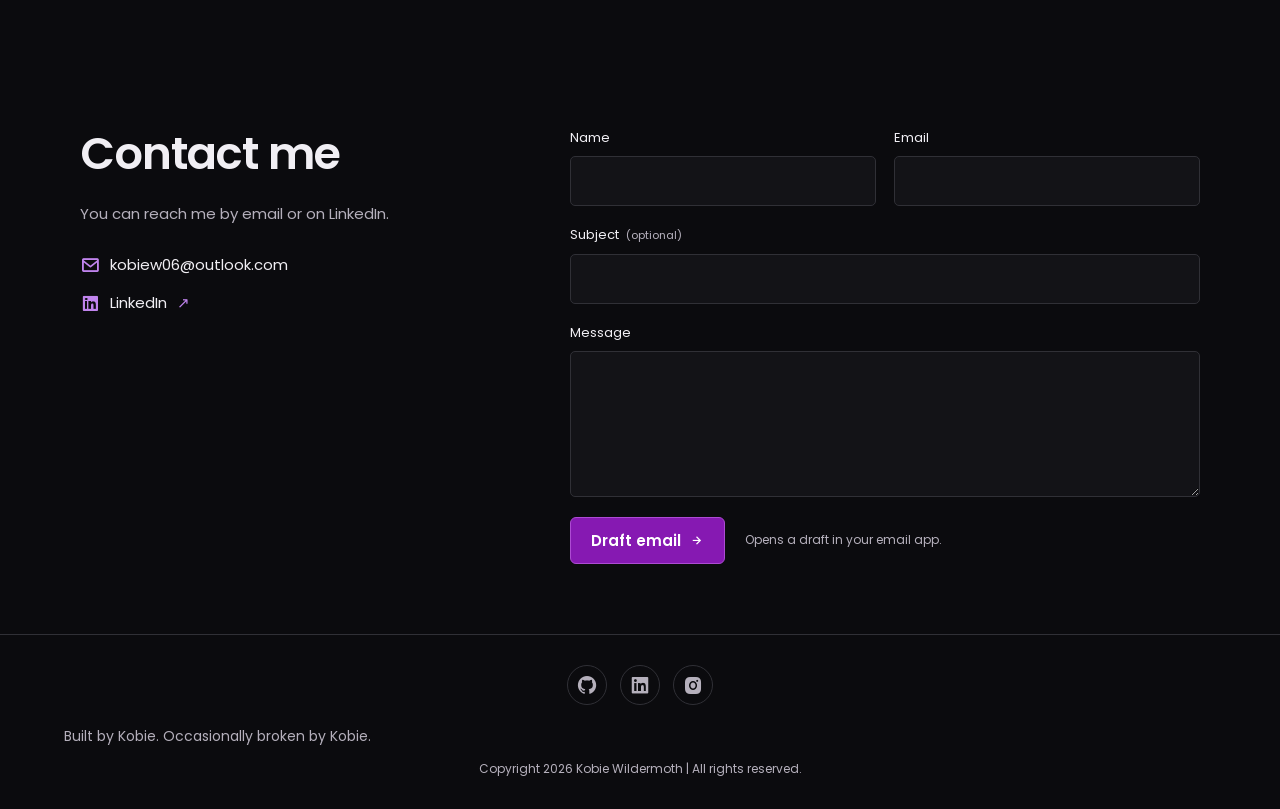
==== commit 9c63d887: "Publish updated portfolio and Cognito storage demo" ====
--- a/index.html
+++ b/index.html
@@ -1,251 +1,302 @@
-<!DOCTYPE html>
-<html lang="en">
-  <head>
-    <meta charset="UTF-8" />
-    <title>Kobie Wildermoth Portfolio</title>
-    <meta name="description" content="Kobie Wildermoth's portfolio website showcasing projects, skills, and contact information." />
-    <meta name="viewport" content="width=device-width, initial-scale=1.0" />
-    <link rel="stylesheet" href="style.css" />
-    <!-- this includes box icons i used -->
-    <link href="https://unpkg.com/boxicons@2.1.4/css/boxicons.min.css" rel="stylesheet" />    
-    <!-- imported google fonts for consistent typography -->
-    <link href="https://fonts.googleapis.com/css2?family=Poppins:wght@300;400;600;800&display=swap" rel="stylesheet" />
-    
-  </head>
-<!-- header/logo -->
-  <body>
-        <!-- icon clicked = home -->
-        <header class = "header">
-            <a href="#home" class = "logo">
-                <!-- span used for styling (emphasis) -->
-                Kobie <span>Wildermoth</span>
-        </a>
-        <!-- menu icon for mobile nav -->
-        <i class = "bx bx-menu" id="menu-icon"></i>
-
-<!-- navigation -->
-        <nav class = "navbar">
-            <a href = "#home">Home</a>
-            <a href = "#about">About</a>
-            <a href = "#skills">Skills</a>
-            <a href = "#projects">Projects</a>
-            <a href = "#contact">Contact</a>    
-        </nav>
-        
-        <!-- mailto link setup making communication simple when contact me pressed. S-"Contact Kobie" b-"Hi Kobie," -->
-        <a class="gradient-btn" href="mailto:kobiew06@outlook.com?subject=Contact%20Kobie&body=Hi%20Kobie,">Contact Me</a>
-
-        </header>
-<!-- home section/ landing page -->
-        <section class="home" id="home">
-            <div class="home-content">
-                <!-- span for styles -->
-                <h1> Hi! I'm <span>Kobie,</span></h1>
-                <h3>
-                    <span>Computer Science Student</span>
-                </h3>
-                <p>Hi, I’m Kobie, a computer science student 
-                    with a passion for problem-solving, coding, 
-                    and creative tech projects. I’m currently 
-                    honing my skills in development and design, 
-                    and I’m excited to build innovative solutions 
-                    that shape the future. </p>
-
-                
-                <div class="social-icons">
-
-                    <!-- github link and logo -->
-                    <a href="https://github.com/kobiew06">
-                        <i class="bx bxl-github"></i>
-                    </a>
-                    
-                    <!-- linkedin link and logo -->
-                    <a href="https://www.linkedin.com/in/kobie-wildermoth">
-                        <i class="bx bxl-linkedin-square"></i>
-                    </a>
-
-                    <!-- instagram link and logo -->
-                    <a href="https://www.instagram.com/kobie._w/">
-                        <i class="bx bxl-instagram-alt"></i>
-                    </a>                    
-                </div>
-                
-                <!-- hire button uses mailto to write out email subject -->
-                <!-- want to upgrade in future (maybe linkedin messages) -->
-                <div class="btn-group">
-                    <a href="mailto:kobiew06@outlook.com?subject=Job%20Opportunity:&body=Hi%20Kobie," class="btn">Hire</a>
-                    <a href="#contact" class="btn">Contact</a>
-                </div>
-            </div>
-
-
-        </section>
-<!-- about section -->
-        <section class="about" id="about">
-             
-            <div class="about-content">
-            <h2>About <span>Me</span></h2>
-            <p>I began my journey in retail, earning a Certificate III and building strong people skills. I further expanded my business knowledge with a Diploma of Business. Now, I’m pursuing my passion for technology with a Computer Science degree, where I blend my entrepreneurial spirit with a love for coding and innovation. Outside of my studies, I’m also passionate about building and maintaining PCs, which has given me a deep appreciation for hardware and hands-on problem solving. My background in business, retail, and tech lets me bring a holistic, customer-focused approach as I build solutions for the future.</p>
-            <!-- google drive download link for resume -->
-            <a href="https://drive.google.com/file/d/1Rv0q2taq3PSb4QSSxDEob484Li_ZjShi/view?usp=sharing" class="btn">Download CV</a>
-        </section>
-<!-- skills section -->
-        <!-- reused some code from removed experience section -->
-        <section class ="skills" id="skills">
-            <h2 class="heading">Skills</h2>
-
-            <div class="experience-container">
-                <div class="experience-box">
-                    <div class="experience-info">
-                        <!-- in future upgrade to proper logos relevant (real python logo) -->
-                        <i class ="bx bx-code"></i>
-                        <h4>Python</h4>
-                        <p>Proficient in Python, using it to solve complex problems, automate tasks, and build efficient, scalable solutions.</p>
-                    </div>
-                </div>
-
-                <div class="experience-box">
-                    <div class="experience-info">
-                        <i class ="bx bx-user"></i>
-                        <h4>Web Development</h4>
-                        <p>Skilled in HTML, CSS, and JavaScript, creating responsive and user-friendly web applications.</p>
-                    </div>
-                </div>
-                
-                <div class="experience-box">
-                    <div class="experience-info">
-                        <i class ="bx bx-briefcase"></i>
-                        <h4>Problem Solving</h4>
-                        <p>Experienced in analyzing complex problems, developing innovative solutions, and implementing effective strategies to achieve desired outcomes.</p>
-                    </div>
-                </div>
-            </div>
-        </section>
-<!-- projects section -->
-        <section class="projects" id="projects">
-            
-            <h2 class="heading">Projects</h2>
-
-
-            <!-- videos and photos of projects here -->
-             <!-- download soon placeholder buttons ready for finished projects -->
-            <div class="projects-container">
-                <div class="project-box">
-                    <video src="nexus.mp4" controls></video>
-                    <h3>Project 1: Nexus</h3>
-                    <p>One of my key projects is Nexus, an all-in-one desktop application I’m developing. It integrates a local AI assistant, file management, system monitoring, and task automation—all built with a modular UI and a focus on efficiency. This project blends my passion for AI, user experience design, and everyday productivity.</p>
-                    <div class="btn">Download Soon!</div>
-                </div>
-
-                <div class="project-box">
-                    <video src="Demonstration.mp4" controls></video>
-                    <h3>Project 2: Task Planner</h3>
-                    <p>TaskPlanner is a command-line application I built in Python to help users organize tasks by categories, due dates, and priorities. It uses object-oriented design, persistent JSON storage, and flexible command input, making task management fast and efficient.</p>
-                    <div class="btn">Download Soon!</div>
-                </div>
-
-                <div class="project-box">
-                    <img src="next.jpg" alt="">
-                    <h3>Project 3: Nexus 1.1</h3>
-                    <p>Nexus 1.1 will introduce a range of new modules, including a full file manager, advanced system tools, a dedicated browser, media controls, AI integration, and more. Each section—like notes, games, and lists—will offer intuitive navigation, customizable layouts, and seamless file and data management. Stay tuned as these features roll out!</p>
-                    <div class="btn">Download Soon!</div>
-                </div>
-
-                <!-- unused project boxes removed for simplicity -->
-
-                <!-- <div class="project-box">
-                    <img src="coming.jpg" alt="">
-                    <h3>Project 4</h3>
-                    <p>Project coming soon.</p>
-                    <div class="btn">Review Project</div>
-                </div>
-
-                <div class="project-box">
-                    <img src="coming.jpg" alt="">
-                    <h3>Project 5</h3>
-                    <p>Project coming soon.</p>
-                    <div class="btn">Review Project</div>
-                </div>
-
-                <div class="project-box">
-                    <img src="coming.jpg" alt="">
-                    <h3>Project 6</h3>
-                    <p>Project coming soon.</p>
-                    <div class="btn">Review Project</div>
-                </div> -->
-
-                
-            </div>
-        </section>
-<!-- contact section -->
-        <section class="contact" id="contact">
-            <h2 class="heading">Contact <span>Me</span></h2>
-
-            <!-- inputs are grouped for formatting -->
-            <form id="contact-form" action="#">
-                <div class="input-group">
-                    <div class="input-box">
-                        <input type="text" placeholder="Name">
-                        <input type="email" placeholder="Email">
-                    </div>
-                    <div class="input-box">
-                        <input type="number" placeholder="Phone">   
-                        <input type="text" placeholder="Subject">
-                    </div>
-                </div>
-
-                <div class="input-group-2">
-                    <textarea name="" id="" placeholder="Message" cols="30" rows="10"></textarea>
-                    <input type="submit" value="Send Message" class="btn">
-                </div>
-            </form>
-        </section>
-<!-- footer -->
-        <footer class="footer">
-            <div class="social-icons">
-                <!-- github -->
-                <a href="https://github.com/kobiew06">
-                    <i class="bx bxl-github"></i>
-                </a>
-                <!-- linkedin -->
-                <a href="https://www.linkedin.com/in/kobie-wildermoth">
-                    <i class="bx bxl-linkedin-square"></i>
-                </a>
-                <!-- instagram -->
-                <a href="https://www.instagram.com/kobie._w/">
-                    <i class="bx bxl-instagram-alt"></i>
-                </a>                    
-            </div>
-
-            <!-- unused bottom nav -->
-
-            <!-- <ul class="list">
-                <li>
-                    <a href="#">FAQ</a>
-                </li>
-
-                <li>
-                    <a href="#experience">Experience</a>
-                </li>
-
-                <li>
-                    <a href="#about">About</a>
-                </li>
-
-                <li>
-                    <a href="#projects">Projects</a>
-                </li>
-
-                <li>
-                    <a href="#contact">Contact</a>
-                </li>
-
-            </ul> -->
-
-            <p class="copyright">Copyright 2026 Kobie Wildermoth | All rights reserved.</p>
-
-        </footer>        
-
-    <script src="script.js"></script>
-  </body>
-</html>+<!DOCTYPE html>
+<html lang="en">
+  <head>
+    <meta charset="UTF-8" />
+    <title>Kobie Wildermoth Portfolio</title>
+    <meta name="description" content="Kobie Wildermoth’s portfolio. Computer science, personal software projects, and experience in voice agent testing." />
+    <meta name="viewport" content="width=device-width, initial-scale=1.0" />
+    <link rel="stylesheet" href="style.css?v=9" />
+    <!-- this includes box icons i used -->
+    <link href="https://unpkg.com/boxicons@2.1.4/css/boxicons.min.css" rel="stylesheet" />    
+    <!-- imported google fonts for consistent typography -->
+    <link href="https://fonts.googleapis.com/css2?family=Poppins:wght@300;400;600;800&display=swap" rel="stylesheet" />
+    
+  </head>
+<!-- header/logo -->
+  <body>
+        <!-- icon clicked = home -->
+        <header class = "header">
+            <a href="#home" class = "logo">
+                <!-- span used for styling (emphasis) -->
+                Kobie <span>Wildermoth</span>
+        </a>
+        <!-- menu icon for mobile nav -->
+        <button class="bx bx-menu" id="menu-icon" type="button" aria-label="Open navigation" aria-expanded="false" aria-controls="main-navigation"></button>
+
+<!-- navigation -->
+        <nav class = "navbar" id="main-navigation" aria-label="Main navigation">
+            <a href = "#home">Home</a>
+            <a href = "#about">About</a>
+            <a href = "#skills">Skills</a>
+            <a href = "#projects">Projects</a>
+            <a href = "#contact">Contact</a>    
+        </nav>
+        
+        <!-- mailto link setup making communication simple when contact me pressed. S-"Contact Kobie" b-"Hi Kobie," -->
+        <a class="gradient-btn" href="mailto:kobiew06@outlook.com?subject=Contact%20Kobie&body=Hi%20Kobie,">Contact Me</a>
+
+        </header>
+<!-- home section/ landing page -->
+        <section class="home" id="home">
+            <div class="home-content">
+                <div class="home-identity">
+                    <div class="home-heading">
+                        <h1>Hi, I’m <span>Kobie.</span></h1>
+                        <h3><span>Computer Science Student</span></h3>
+                    </div>
+                    <div class="home-portrait">
+                        <img src="images/kobie-portrait.png" alt="Portrait of Kobie Wildermoth" width="1254" height="1254" fetchpriority="high">
+                    </div>
+                </div>
+                <p>I’m studying computer science and building personal projects, from Python tools to a voice assistant. You can explore them below.</p>
+                <p class="current-work"><span class="current-work-dot" aria-hidden="true"></span><span><strong>Currently working on</strong> JARVIS, a voice-led macOS assistant <time datetime="2026-10-30">· updated 30 Oct 2026</time></span></p>
+
+                
+                <div class="social-icons">
+
+                    <!-- github link and logo -->
+                    <a href="https://github.com/kobiew06" aria-label="GitHub">
+                        <i class="bx bxl-github"></i>
+                    </a>
+                    
+                    <!-- linkedin link and logo -->
+                    <a href="https://www.linkedin.com/in/kobie-wildermoth" aria-label="LinkedIn">
+                        <i class="bx bxl-linkedin-square"></i>
+                    </a>
+
+                    <!-- instagram link and logo -->
+                    <a href="https://www.instagram.com/kobie._w/" aria-label="Instagram">
+                        <i class="bx bxl-instagram-alt"></i>
+                    </a>                    
+                </div>
+                
+                <!-- Project and contact links -->
+                <div class="btn-group">
+                    <a href="#projects" class="btn">My Projects</a>
+                    <a href="#contact" class="btn">Contact</a>
+                </div>
+            </div>
+
+
+        </section>
+<!-- about section -->
+        <section class="about" id="about">
+             
+            <div class="about-content">
+            <h2>About <span>Me</span></h2>
+            <p>I’m interested in how software works and how people use it. My projects range from command-line tools and desktop applications to cloud storage. I also enjoy building and maintaining PCs.</p>
+            <p>Alongside my computer science studies, I test voice agents, review calls and help refine their behaviour. My background also includes retail experience, a Certificate III and a Diploma of Business.</p>
+            <!-- google drive download link for resume -->
+            <a href="documents/Kobie_Wildermoth_CV.pdf" class="btn">View CV</a>
+            </div>
+        </section>
+<!-- skills section -->
+        <!-- reused some code from removed experience section -->
+        <section class ="skills" id="skills">
+            <h2 class="heading">Skills</h2>
+
+            <div class="experience-container">
+                <article class="experience-box">
+                    <div class="experience-info">
+                        <i class="bx bx-code-alt" aria-hidden="true"></i>
+                        <h3>Python</h3>
+                        <p>Command-line applications, object-oriented programming and JSON storage.</p>
+                    </div>
+                </article>
+                <article class="experience-box">
+                    <div class="experience-info">
+                        <i class="bx bx-code-block" aria-hidden="true"></i>
+                        <h3>Web Development</h3>
+                        <p>HTML, CSS and JavaScript for responsive websites and browser interfaces.</p>
+                    </div>
+                </article>
+                <article class="experience-box">
+                    <div class="experience-info">
+                        <i class="bx bx-cloud" aria-hidden="true"></i>
+                        <h3>AWS &amp; Cloud Storage</h3>
+                        <p>S3 storage, IAM permissions, encryption and access-control testing.</p>
+                    </div>
+                </article>
+                <article class="experience-box">
+                    <div class="experience-info">
+                        <i class="bx bx-check-shield" aria-hidden="true"></i>
+                        <h3>Agent Testing</h3>
+                        <p>Test cases, edge cases, production call analysis and regression testing.</p>
+                    </div>
+                </article>
+                <article class="experience-box">
+                    <div class="experience-info">
+                        <i class="bx bx-conversation" aria-hidden="true"></i>
+                        <h3>Prompt Debugging</h3>
+                        <p>Investigating agent behaviour, refining prompts and checking changes in staging.</p>
+                    </div>
+                </article>
+                <article class="experience-box">
+                    <div class="experience-info">
+                        <i class="bx bx-desktop" aria-hidden="true"></i>
+                        <h3>PC Hardware</h3>
+                        <p>Building, maintaining and troubleshooting desktop computers.</p><a class="bench-link" href="#pc-game">Try the troubleshooting game ↗</a>
+                    </div>
+                </article>
+            </div>
+        </section>
+<!-- projects section -->
+        <section class="projects" id="projects">
+            
+            <h2 class="heading">Projects</h2>
+
+
+            <div class="projects-heading">
+                <p>Select a project to open it. Select it again to close.</p>
+                <button id="motion-toggle" class="motion-toggle" type="button" aria-pressed="false" hidden>Pause motion</button>
+            </div>
+            <div class="project-explorer is-collapsed">
+                <div class="project-tabs" role="group" aria-label="Projects">
+                    <button id="tab-jarvis" type="button" aria-controls="project-jarvis" aria-expanded="false"><strong>JARVIS</strong><small>macOS assistant</small><span aria-hidden="true">+</span></button>
+                    <button id="tab-cloud" type="button" aria-controls="project-cloud" aria-expanded="false"><strong>Cloud Storage</strong><small>CST230 · AWS</small><span aria-hidden="true">+</span></button>
+                    <button id="tab-nexus" type="button" aria-controls="project-nexus" aria-expanded="false"><strong>Nexus</strong><small>Desktop application</small><span aria-hidden="true">+</span></button>
+                    <button id="tab-planner" type="button" aria-controls="project-planner" aria-expanded="false"><strong>Task Planner</strong><small>Python · command line</small><span aria-hidden="true">+</span></button>
+                </div>
+                <div class="project-workspace" hidden>
+                    <article id="project-jarvis" class="project-panel" role="region" hidden aria-labelledby="tab-jarvis" tabindex="0">
+                        <div class="project-description"><p class="project-type">Personal project · macOS · In development</p><h3>JARVIS</h3><p>JARVIS is a macOS assistant prototype built to connect conversation with practical actions. Chat runs on a free, on-device Qwen model. You can speak to it and hear spoken replies, search saved conversations, turn meeting audio into transcripts and notes, ask questions about a file you choose, or inspect your screen when needed. It can also search the public web, set reminders and use supported Mac apps through reviewed actions.
+                            </p><p>The longer-term aim is a voice-led desktop assistant that understands what you’re working on and can take on useful, carefully scoped tasks across your Mac. That broader capability is still being developed: voice reliability, response speed, memory use and app control need more work. Web searches use external services, and screen or app access depends on macOS permissions.</p></div>
+                        <section class="jarvis-orb-explorer" aria-labelledby="jarvis-orb-title">
+                            <div class="jarvis-orb-heading">
+                                <p class="project-type">VOICE INTERFACE</p>
+                                <h4 id="jarvis-orb-title">One orb, different states</h4>
+                                <p>Choose a state to see how JARVIS signals what it’s doing.</p>
+                            </div>
+                            <figure class="jarvis-orb-board">
+                                <img id="jarvis-orb-image" class="jarvis-orb-image" src="images/jarvis/orb-states/01-standby.png" alt="JARVIS orb in its ready standby state" width="1032" height="1032" fetchpriority="high">
+                            </figure>
+                            <div class="jarvis-orb-controls" role="group" aria-label="Choose an orb state">
+                                <button type="button" class="is-selected" aria-pressed="true" data-image="images/jarvis/orb-states/01-standby.png" data-alt="JARVIS orb in its ready standby state" data-title="Ready when you need me" data-copy="JARVIS is waiting for the wake word.">Ready</button>
+                                <button type="button" aria-pressed="false" data-image="images/jarvis/orb-states/02-follow-up.png" data-alt="JARVIS orb listening for a follow-up" data-title="Listening for a follow-up" data-copy="The conversation is open for another spoken request.">Follow-up</button>
+                                <button type="button" aria-pressed="false" data-image="images/jarvis/orb-states/03-listening.png" data-alt="JARVIS orb listening to the current request" data-title="Listening" data-copy="JARVIS is capturing speech for the current request.">Listening</button>
+                                <button type="button" aria-pressed="false" data-image="images/jarvis/orb-states/04-confirmation.png" data-alt="JARVIS orb waiting for the user's answer" data-title="Listening for your answer" data-copy="JARVIS is waiting for your response before it continues.">Your answer</button>
+                                <button type="button" aria-pressed="false" data-image="images/jarvis/orb-states/05-thinking.png" data-alt="JARVIS orb processing a request" data-title="Thinking" data-copy="The request is being processed before JARVIS replies.">Thinking</button>
+                                <button type="button" aria-pressed="false" data-image="images/jarvis/orb-states/06-speaking.png" data-alt="JARVIS orb speaking its response" data-title="Speaking" data-copy="JARVIS is reading its answer aloud.">Speaking</button>
+                                <button type="button" aria-pressed="false" data-image="images/jarvis/orb-states/07-paused.png" data-alt="JARVIS spoken response paused" data-title="Reply paused" data-copy="Spoken playback is paused and can be resumed.">Paused</button>
+                                <button type="button" aria-pressed="false" data-image="images/jarvis/orb-states/08-review.png" data-alt="JARVIS waiting for approval before continuing" data-title="Your approval is needed" data-copy="JARVIS is waiting for approval before it takes the next action.">Approval</button>
+                                <button type="button" aria-pressed="false" data-image="images/jarvis/orb-states/09-recording.png" data-alt="JARVIS recording session continues" data-title="Recording continues" data-copy="The recording session is still active.">Recording</button>
+                                <button type="button" aria-pressed="false" data-image="images/jarvis/orb-states/10-vision-watching.png" data-alt="JARVIS vision mode watching the screen" data-title="Vision is active" data-copy="Screen vision is on for this session.">Vision</button>
+                                <button type="button" aria-pressed="false" data-image="images/jarvis/orb-states/11-standby-compact.png" data-alt="Compact JARVIS orb ready at the desktop edge" data-title="Compact standby" data-copy="A reduced orb stays on screen while JARVIS waits in the background.">Compact</button>
+                            </div>
+                            <p class="jarvis-orb-status" aria-live="polite"><strong>Ready when you need me</strong><span>JARVIS is waiting for the wake word.</span></p>
+                        </section>
+                        <div class="jarvis-showcase">
+                            <figure class="jarvis-preview" data-view="chat">
+                                <img id="jarvis-preview-image" src="images/jarvis/chat-capabilities.png" alt="JARVIS chat answering a question about its capabilities and permission boundaries" width="1080" height="1348" fetchpriority="high">
+                                <figcaption><strong id="jarvis-preview-title">Chat capabilities</strong><span id="jarvis-preview-caption">A completed chat describing what JARVIS can do and where it needs permission.</span></figcaption>
+                            </figure>
+                            <div class="jarvis-view-picker" role="group" aria-label="Choose a JARVIS screenshot">
+                                <button type="button" class="is-selected" aria-pressed="true" data-image="images/jarvis/chat-capabilities.png" data-view="chat" data-title="Chat capabilities" data-caption="A completed chat describing what JARVIS can do and where it needs permission." data-alt="JARVIS chat answering a question about its capabilities and permission boundaries">Chat</button>
+                                <button type="button" aria-pressed="false" data-image="images/jarvis/screen-context.png" data-view="screen" data-title="Screen context" data-caption="Screen access is enabled while JARVIS answers a request about the visible article." data-alt="JARVIS summarising an article in chat while screen sharing is enabled">Screen context</button>
+                            </div>
+                        </div>
+                        <details class="project-notes"><summary>Project notes <span aria-hidden="true">+</span></summary><dl><div><dt>Current focus</dt><dd>Developing a voice-led way to interact with a personal assistant on macOS.</dd></div><div><dt>What the images show</dt><dd>A completed chat about JARVIS capabilities, a screen-context answer with screen sharing enabled, and an interactive set of eleven orb states using the individual PNG captures.</dd></div><div><dt>In development</dt><dd>Voice reliability, answer quality, model memory use and Mac automation need further testing across real use.</dd></div></dl></details>
+                    </article>
+                    <article id="project-cloud" class="project-panel" role="region" hidden aria-labelledby="tab-cloud" tabindex="0">
+                        <div class="transfer-preview">
+                            <div class="transfer-track" aria-hidden="true"><i class="bx bx-desktop transfer-computer"></i><div class="transfer-line"></div><i class="bx bx-file transfer-file"></i><i class="bx bx-cloud transfer-cloud"></i><i class="bx bx-check transfer-check"></i></div>
+                            <p>File transfer illustration · Web demo setup in progress</p>
+                        </div>
+                        <div class="project-description"><p class="project-type">University project · AWS S3 &amp; IAM</p><h3>Secure Cloud File Storage</h3><p>An AWS file storage project built for CST230. It uses S3, encryption and IAM permissions to control file access. A web interface for sign-in, uploads and downloads is in development.</p><a class="project-action" href="storage/">Open storage project <span aria-hidden="true">↗</span></a></div>
+                    
+                        <details class="project-notes"><summary>Project notes <span aria-hidden="true">+</span></summary><dl><div><dt>The brief</dt><dd>Build cloud file storage with controlled access and encryption for CST230.</dd></div><div><dt>Implemented</dt><dd>S3 storage and IAM permissions, with upload, download and access-denial evidence recorded in the report.</dd></div><div><dt>Still in progress</dt><dd>The browser interface is prepared. AWS sign-in and assessor access still need deployment and live checks.</dd></div></dl></details>
+                    </article>
+                    <article id="project-nexus" class="project-panel" role="region" hidden aria-labelledby="tab-nexus" tabindex="0">
+                        <video src="nexus.mp4" poster="nexus.jpg" controls preload="none" aria-label="Nexus demonstration"></video>
+                        <div class="project-description"><p class="project-type">Earlier project · Development paused</p><h3>Nexus</h3><p>A desktop application combining a local AI assistant, file management, system monitoring and task automation. The video shows an earlier version of the project.</p></div>
+                    
+                        <details class="project-notes"><summary>Project notes <span aria-hidden="true">+</span></summary><dl><div><dt>The idea</dt><dd>Put an assistant, file tools and system information in one desktop application.</dd></div><div><dt>What to watch</dt><dd>The recording shows an earlier version of the interface and its features.</dd></div><div><dt>Where it stands</dt><dd>Development is paused while I explore a voice-led approach through JARVIS.</dd></div></dl></details>
+                    </article>
+                    <article id="project-planner" class="project-panel" role="region" hidden aria-labelledby="tab-planner" tabindex="0">
+                        <video src="Demonstration.mp4" controls preload="none" aria-label="Task Planner demonstration"></video>
+                        <div class="project-description"><p class="project-type">Python · JSON storage</p><h3>Task Planner</h3><p>A Python command-line application for organising tasks by category, due date and priority. It uses object-oriented design and JSON storage to retain tasks between sessions.</p></div>
+                    
+                        <details class="project-notes"><summary>Project notes <span aria-hidden="true">+</span></summary><dl><div><dt>The task</dt><dd>Organise tasks by category, due date and priority from the command line.</dd></div><div><dt>How it works</dt><dd>Python classes structure the application, and JSON retains tasks between sessions.</dd></div><div><dt>See it in use</dt><dd>The recording above walks through the application in the terminal.</dd></div></dl></details>
+                    </article>
+                </div>
+            </div>
+        </section>
+        <section class="pc-game" id="pc-game" aria-labelledby="pc-game-title">
+            <div class="pc-game-heading"><div><p class="game-eyebrow">A little hardware troubleshooting</p><h2 id="pc-game-title">“It worked yesterday.”</h2></div><p id="game-progress">Case 1 of 6</p></div>
+            <p class="game-intro">Pick the part you’d check first. No actual PCs were harmed.</p>
+            <div class="pc-game-layout">
+                <div class="pc-scene" id="pc-scene" data-fault="gpu" aria-label="Interactive PC troubleshooting model"><div class="pc-fallback">
+                    <div class="game-monitor"><div class="monitor-display"><span class="monitor-dot"></span><p id="monitor-message">NO SIGNAL</p><small id="monitor-detail">Is this thing on?</small></div><div class="monitor-neck"></div><div class="monitor-foot"></div></div>
+                    <div class="game-tower"><div class="case-top"><span id="case-power" class="case-power"></span><small>KOBIE'S TEST BENCH</small></div><div class="motherboard">
+                        <button class="pc-part cooler-part" data-part="cooler" type="button" aria-label="Check CPU cooler"><span class="cooler-fan" aria-hidden="true">✣</span><strong>CPU COOLER</strong></button>
+                        <button class="pc-part ram-part" data-part="ram" type="button" aria-label="Check RAM"><span class="ram-sticks" aria-hidden="true"><i></i><i></i></span><strong>RAM</strong></button>
+                        <div class="debug-leds" aria-hidden="true"><i class="debug-dram"></i> DRAM <i class="debug-vga"></i> VGA</div>
+                        <button class="pc-part gpu-part" data-part="gpu" type="button" aria-label="Check graphics card"><span class="gpu-fans" aria-hidden="true">◉ ◉</span><strong>GRAPHICS CARD</strong></button>
+                        <button class="pc-part ssd-part" data-part="ssd" type="button" aria-label="Check SSD"><span aria-hidden="true">▤</span><strong>SSD</strong></button>
+                        <button class="pc-part psu-part" data-part="psu" type="button" aria-label="Check power supply"><span aria-hidden="true">⏻</span><strong>POWER SUPPLY</strong></button>
+                    </div></div>
+                    <button class="pc-part cable-part" data-part="cable" type="button" aria-label="Check display cable and monitor input">↳ Display cable / input</button></div>
+                    <div id="pc3d-stage" class="pc3d-stage" aria-label="3D computer model"><p class="pc3d-loading">Loading the test bench…</p></div>
+                    <div class="pc3d-toolbar"><p id="pc3d-label" aria-live="polite">Drag to rotate · Click a component</p><button id="pc3d-reset" type="button" hidden>Reset view</button></div>
+                </div>
+                <div class="game-case">
+                    <p class="game-case-label">The symptoms</p><h3 id="fault-title" tabindex="-1">Fans on. Screen off.</h3>
+                    <p id="fault-clue">The monitor cable is connected to the graphics card and the correct input is selected. The motherboard’s white VGA light stays on.</p>
+                    <p class="game-prompt">What would you check first?</p>
+                    <div class="game-choices" aria-label="Choose a component">
+                        <button type="button" data-part="gpu">Graphics card</button><button type="button" data-part="ram">RAM</button><button type="button" data-part="cooler">CPU cooler</button><button type="button" data-part="ssd">SSD</button><button type="button" data-part="psu">Power supply</button><button type="button" data-part="cable">Display cable / input</button>
+                    </div>
+                    <p id="game-feedback" class="game-feedback" role="status" aria-live="polite">Select a component in the PC or use the buttons.</p>
+                    <div class="game-actions"><button id="game-next" type="button" class="btn" hidden>Next problem →</button><button id="game-restart" type="button" class="motion-toggle">Start again</button></div>
+                    <p id="game-score" class="game-score">First-try fixes: 0 / 0</p>
+                </div>
+            </div>
+            <p class="game-note">A simplified game, not a diagnosis tool. LED meanings depend on the motherboard; these cases use labelled DRAM and VGA indicators. <a href="https://www.asus.com/support/faq/1042678/" target="_blank" rel="noopener noreferrer">Indicator reference ↗</a></p>
+        </section>
+<!-- contact section -->
+        <section class="contact" id="contact" aria-labelledby="contact-title">
+            <div class="contact-layout">
+                <div class="contact-intro">
+                    <h2 class="heading" id="contact-title">Contact me</h2>
+                    <p>You can reach me by email or on LinkedIn.</p>
+                    <a class="contact-direct" href="mailto:kobiew06@outlook.com"><i class="bx bx-envelope" aria-hidden="true"></i>kobiew06@outlook.com</a>
+                    <a class="contact-direct" href="https://www.linkedin.com/in/kobie-wildermoth"><i class="bx bxl-linkedin-square" aria-hidden="true"></i>LinkedIn <span aria-hidden="true">↗</span></a>
+                </div>
+                <form id="contact-form" action="#" aria-label="Draft an email" aria-describedby="contact-note">
+                    <div class="contact-field-row">
+                        <div class="contact-field"><label for="contact-name">Name</label><input id="contact-name" name="name" type="text" autocomplete="name" required></div>
+                        <div class="contact-field"><label for="contact-email">Email</label><input id="contact-email" name="email" type="email" autocomplete="email" required></div>
+                    </div>
+                    <div class="contact-field"><label for="contact-subject">Subject <span>(optional)</span></label><input id="contact-subject" name="subject" type="text"></div>
+                    <div class="contact-field"><label for="contact-message">Message</label><textarea id="contact-message" name="message" rows="5" required></textarea></div>
+                    <div class="contact-submit"><button type="submit" class="btn">Draft email <i class="bx bx-right-arrow-alt" aria-hidden="true"></i></button><p class="form-note" id="contact-note">Opens a draft in your email app.</p></div>
+                </form>
+            </div>
+        </section>
+<!-- footer -->
+        <footer class="footer">
+            <div class="social-icons">
+                <!-- github -->
+                <a href="https://github.com/kobiew06" aria-label="GitHub">
+                    <i class="bx bxl-github"></i>
+                </a>
+                <!-- linkedin -->
+                <a href="https://www.linkedin.com/in/kobie-wildermoth" aria-label="LinkedIn">
+                    <i class="bx bxl-linkedin-square"></i>
+                </a>
+                <!-- instagram -->
+                <a href="https://www.instagram.com/kobie._w/" aria-label="Instagram">
+                    <i class="bx bxl-instagram-alt"></i>
+                </a>                    
+            </div>
+
+            <p class="footer-aside">Built by Kobie. Occasionally broken by Kobie.</p>
+            <p class="copyright">Copyright 2026 Kobie Wildermoth | All rights reserved.</p>
+
+        </footer>        
+
+    <script src="script.js?v=9"></script>
+    <script type="importmap">{"imports":{"three":"./vendor/three/three.module.min.js","three/addons/controls/OrbitControls.js":"./vendor/three/OrbitControls.js"}}</script>
+    <script type="module" src="pc-3d.js"></script>
+  </body>
+</html>
--- a/style.css
+++ b/style.css
@@ -1,455 +1,378 @@
-/* global sets for margin etc */
-* {
-  margin: 0;
-  padding: 0;
-  box-sizing: border-box;
-  text-decoration: none;
-  scroll-behavior: smooth;
-  font-family: 'Poppins';
-  
-}
-/* root colours used for consistency */
-:root {
-  --bg-color: #080808;
-  --second-bg-color: #181818;
-  --text-color: white;
-  --main-color: #a100e0;
-}
-html {
-  font-size: 60%;
-  overflow-x: hidden;
-}
-body{
-   background: var(--bg-color);
-   color: var(--text-color);
-}
-.header{
-    position: fixed;
-    width: 100%;
-    top: 0;
-    left: 0;
-    padding: 4rem 15%;
-    background: rgba(0,0,0,0.3);
-    backdrop-filter: blur(10px);
-    display: flex;
-    justify-content: space-between;
-    align-items: center;
-    z-index: 1000;
-    
-}
-/* hidden by default, shown when screensize mobile */
-#menu-icon{
-    font-size: 3.5rem;
-    color: var(--main-color);
-    display: none;
-}
-.logo{
-    font-size: 3rem;
-    color: var(--text-color);
-    font-weight: 800;
-    cursor: pointer;
-    transition: 0.3s ease-in-out;
-
-}
-.logo:hover{
-    transform: scale(1.1);
-}
-/* gradient text effect */
-span{
-    background: linear-gradient(
-        270deg,
-        #ff00dd 10%,
-        #5700bb 100%
-    );
-    background-clip: text;
-    color: transparent;
-}
-.navbar a{
-    font-size: 1.8rem;
-    color: var(--text-color);
-    margin-left: 4rem;
-    font-weight: 600;
-    transition: 0.3s ease-in-out;
-    border-bottom: 3px solid transparent;
-}
-.navbar a:hover{
-    color: var(--main-color);
-    border-bottom: 3px solid var(--main-color);
-}
-.gradient-btn{
-    font-size: 1.8rem;
-    font-weight: 600;
-    padding: 1rem 2rem;
-    border-radius: 3rem;
-    background: linear-gradient(
-       270deg,
-        #ff00dd 10%,
-        #5700bb 100% 
-    );
-    letter-spacing: 1px;
-    cursor: pointer;
-    transition: 0.3s ease-in-out;
-    color: white;
-    border: none;
-    text-wrap: nowrap;
-}
-.gradient-btn:hover{
-    transform: scale(1.05)
-}
-section{
-    min-height: 100vh;
-    padding: 10rem 15%;
-}
-.home{
-    display: flex;
-    align-items: center;
-    justify-content: center;
-    gap: 15rem;
-}
-.home-content{
-    display: flex;
-    flex-direction: column;
-    align-items: center;
-    text-align: center;
-    justify-content: center;
-}
-.home-content h1{
-    font-size: 8rem;
-    font-weight: 700;
-    margin-top: 1.5rem;
-    line-height: 1;
-    text-align: center;
-    justify-content: center;
-}
-.home-content h3{
-    margin: 1rem 0;
-    font-size: 4rem;
-    justify-content: center;
-}
-.home-content p{
-    font-size: 1.5rem;
-    font-weight: 500;
-    line-height: 1.8;
-    text-align: center;
-    justify-content: center;
-}
-/* Old code from image 
-    .home-img img{
-    width: 32vh;
-    height: 32vh;
-    border-radius: 50%;
-    display: flex;
-    justify-content: center;
-    align-items: center;
-    box-shadow: 0 0 25px var(--main-color);
-    transition: 0.4s ease-in-out;
-    object-fit: cover;
-    transform: scale(1.2);
-} */
-
-
-/* .home-img img:hover{
-    box-shadow: 0 0 25px var(--main-color),
-                0 0 50px var(--main-color),
-                0 0 100px var(--main-color);
-} */
-.social-icons a{
-    display: inline-flex;
-    justify-content: center;
-    align-items: center;
-    font-size: 3rem;
-    padding: 1rem;
-    background: transparent;
-    border: 2px solid var(--main-color);
-    border-radius: 50%;
-    color: var(--main-color);
-    margin: 3rem 0.5rem;
-    transition: 0.3s ease-in-out
-}
-.social-icons a:hover{
-    color: var(--text-color);
-    background-color: var(--main-color);
-    transform: scale(1.2)translateY(-5px);
-    box-shadow: 0 0 25px var(--main-color);
-}
-.btn-group{
-    display: flex;
-    gap: 1.5rem;
-}
-.btn{
-    display: inline-block;
-    padding: 1rem 3rem;
-    background-color: var(--main-color);
-    box-shadow: 0 0 25px var(--main-color);
-    border-radius: 3rem;
-    font-size: 1.8rem;
-    color: black; 
-    border: 2px solid transparent;
-    transition: 0.3s ease-in-out;
-    font-weight: 600;
-}
-.btn:hover{   
-    transform: scale(1.05);
-    box-shadow: 0 0 25px var(--main-color),
-                0 0 50px var(--main-color);              
-}
-.btn-group a:nth-of-type(2){
-    background-color: var(--bg-color);
-    color: var(--main-color);
-    border: 2px solid var(--main-color);
-    box-shadow: 0 0 25px var(--main-color);
-}
-.btn-group a:nth-of-type(2):hover{
-    background-color: var(--main-color);
-    color: black;
-    box-shadow: 0 0 25px var(--main-color);
-}
-.about{
-    
-    display: flex;
-    justify-content: center;
-    align-items: center;
-    gap: 10rem;
-    background: var(--second-bg-color);
-}
-.about-content h2{
-    font-size: 7rem;
-    text-align: left;
-}
-.about-content p {
-    font-size: 1.8rem;
-}
-.about-content .btn{
-    margin: 3rem 0;
-}
-::-webkit-scrollbar{
-    width: 0.7rem;
-}
-::-webkit-scrollbar-thumb{
-    background: var(--main-color);
-    
-}
-::-webkit-scrollbar-track{
-    background: var(--bg-color);
-}
-.heading{
-    text-align: center;
-    font-size: 7rem;
-    margin: 5rem 0;
-}
-.experience{
-    background-color: var(--bg-color);
-    color: black; 
-}
-.experience h2{
-    color: var(--text-color);
-}
-.experience-container{
-    display: grid;
-    grid-template-columns: repeat(auto-fit, minmax(300px, 1fr));
-    align-items: center;
-    gap: 2.5rem;
-}
-.experience-box{
-    display: flex;
-    justify-content: center;
-    align-items: center;
-    background-color: var(--main-color);
-    height: 600px;
-    border-radius: 3rem;
-    cursor: pointer;
-    border: 5px solid transparent;
-    transition: 0.4s ease-in-out;
-}
-.experience-box:hover{
-    background: var(--second-bg-color);
-    color: var(--main-color);
-    border: 5px solid var(--main-color);
-    transform: scale(1.03);
-}
-.experience-info{
-    display: flex;
-    flex-direction: column;
-    align-items: center;
-    text-align: center;
-    padding: 5rem;
-}
-.experience-info h4{
-    font-size: 4rem;
-    margin: 2rem 0;
-    font-weight: 800;    
-}
-.experience-info p{
-    font-size: 1.4rem;
-    font-weight: 600;
-    line-height: 1.7;
-}
-.experience-info i{
-    font-size: 8rem;
-}
-
-.projects{
-    background-color: var(--second-bg-color);
-}
-.projects-container{
-    display: grid;
-    grid-template-columns: repeat(auto-fit, minmax(300px, 1fr));
-    place-items: center;
-    gap: 3rem;
-    row-gap: 5rem;
-}
-.project-box{
-    display: flex;
-    flex-direction: column;
-    align-items: center;
-    justify-content: center;
-    text-align: center;
-    background-color: var(--bg-color);
-    border: 2px solid var(--main-color);
-    border-radius: 3rem;
-    gap: 2rem;
-    padding: 5rem 2rem;
-    overflow: hidden;
-    cursor: pointer;
-    box-shadow: 0 0 5px var(--main-color);
-    transition: 0.3s ease-in-out;
-    height: 650px;
-
-}
-.project-box:hover{
-    box-shadow: 0 0 25px var(--main-color),
-                0 0 50px var(--main-color);
-    transform: scale(1.02);
-}
-.project-box img{
-    display: flex;
-    justify-content: center;
-    max-width: 300px;
-    object-fit: cover;
-    border-radius: 2rem;
-    min-height: 200px;
-
-}
-.project-box video{
-    display: flex;
-    justify-content: center;
-    max-width: 300px;
-    border-radius: 2rem;
-    object-fit: cover;
-    min-height: 200px;
-}
-
-.project-box h3{
-    font-size: 3rem;
-}
-.project-box p{
-    font-size: 1.6rem;
-}
-.contact{
-    background-color: var(--bg-color);
-}
-
-.contact h2{
-    color: var(--text-color);
-    margin-bottom: 3rem;
-}
-.contact form{
-    display: flex;
-    align-items: center;
-    justify-content: center;
-    gap: 3rem;
-    margin: 5rem 0;
-    text-align: center;
-}
-.contact form .input-box input, .contact form textarea{
-    width: 100%;
-    padding: 2.5rem;
-    font-size: 1.8rem;
-    color: var(--text-color);
-    background-color: var(--bg-color);
-    border: 2px solid var(--main-color);
-    border-radius: 2rem;
-    margin: 1.5rem 0;
-    resize: none;    
-}
-.footer{
-    background-color: var(--second-bg-color);
-    padding: 50px 0;
-}
-.footer .social-icons{
-    text-align: center;
-}
-.footer ul{
-    text-align:center;
-    font-size: 1.8rem;
-}
-.footer ul li{
-    display: inline-block;
-    margin-left: 20px;
-}
-.footer ul li a{
-    color: white;
-    border-bottom: 3px solid transparent;
-    transition: 0.3s ease-in-out;
-}
-.footer ul li a:hover{
-    border-bottom: 3px solid var(--main-color);
-}
-.footer .copyright{
-    text-align: center;
-    margin-top: 40px;
-    font-size: 16px;
-}
-/* adjust layout for mobile view */
-@media (max-width: 991px){
-    #menu-icon{
-        display: block;
-    }
-    .navbar{
-        position: absolute;
-        top: 100%;
-        right: 0;
-        width: 50%;
-        padding: 1rem 3rem;
-        background: rgba(0, 0, 0, 0.8);
-        border-bottom-left-radius: 2rem;
-        border-left: 2px solid var(--main-color);
-        border-bottom: 2px solid var(--main-color);
-        display: none;
-    }
-    .navbar a{
-        display: block;
-        font-size: 2rem;
-        margin: 3rem 0;
-        color: var(--text-color);   
-    }
-    .navbar.active{
-        display: block;
-    }
-    .gradient-btn{
-        display: none;
-    }
-    .home{
-        flex-direction: column-reverse;
-        margin: 5rem 0;
-        gap: 5rem;
-    }
-    .home-content{
-        align-items: center;
-        text-align: center;
-    }
-    .home-img img{
-        width: 56vw;
-    }
-    .about{
-        flex-direction: column-reverse;
-        text-align: center;
-    }
-     .about h2{
-        text-align: center;
-        margin: 2rem 0;
-    }
-    .contact form{
-        flex-direction: column;
-    }
-}+:root {
+  --bg-color: #0b0b0e;
+  --second-bg-color: #131317;
+  --text-color: #f1eff4;
+  --main-color: #a100e0;
+  --accent: #c084ed;
+  --muted: #b5b0bc;
+  --line: #303036;
+}
+* { margin: 0; padding: 0; box-sizing: border-box; }
+html { font-size: 62.5%; scroll-behavior: smooth; }
+body { background: var(--bg-color); color: var(--text-color); font-family: 'Poppins', sans-serif; font-size: 1.6rem; line-height: 1.7; }
+a { color: inherit; text-decoration: none; }
+button, input, textarea { font: inherit; }
+button, a, input, textarea { -webkit-tap-highlight-color: transparent; }
+span { color: var(--accent); }
+button { cursor: pointer; }
+.header { position: fixed; inset: 0 0 auto; z-index: 1000; display: flex; align-items: center; justify-content: space-between; gap: 2rem; padding: 2.2rem max(5%, calc((100% - 112rem) / 2)); background: rgba(11,11,14,.94); border-bottom: 1px solid var(--line); backdrop-filter: blur(12px); }
+.logo { font-size: 2.5rem; font-weight: 800; white-space: nowrap; letter-spacing: -.06rem; }
+.navbar { display: flex; gap: 2.6rem; }
+.navbar a { font-size: 1.4rem; color: var(--muted); transition: color .2s; }
+.navbar a:hover, .navbar a[aria-current="location"] { color: var(--accent); }
+#menu-icon { display: none; background: none; border: 0; color: var(--accent); font-size: 3rem; }
+.gradient-btn, .btn { display: inline-flex; align-items: center; justify-content: center; gap: .8rem; padding: 1rem 2rem; background: #8619b2; border: 1px solid #ad4bd3; border-radius: .6rem; color: white; font-size: 1.5rem; font-weight: 600; transition: background .2s, border-color .2s, transform .2s; }
+.gradient-btn:hover, .btn:hover { background: #9a25c6; transform: translateY(-2px); }
+.gradient-btn { font-size: 1.3rem; padding: .8rem 1.4rem; }
+section { scroll-margin-top: 9rem; padding: 7rem max(5%, calc((100% - 112rem) / 2)); }
+.home { display: flex; align-items: center; justify-content: center; min-height: 83vh; padding-top: 15rem; padding-bottom: 7rem; }
+.home-content { width: 100%; max-width: 100rem; }
+.home-identity { display: flex; align-items: center; justify-content: space-between; gap: 5rem; margin-bottom: 3rem; }
+.home-heading { min-width: 0; }
+.home-heading h1 { font-size: clamp(4.8rem, 6vw, 8rem); line-height: 1.1; letter-spacing: -.25rem; font-weight: 600; }
+.home-heading h3 { margin-top: 2rem; font-size: clamp(1.8rem, 2vw, 2.6rem); font-weight: 400; }
+.home-heading h3 span { color: var(--muted); }
+.home-content > p { max-width: 63rem; color: var(--muted); font-size: 1.7rem; line-height: 1.9; }
+.home-portrait { flex: 0 0 auto; width: clamp(22rem, 23vw, 29rem); aspect-ratio: 1; overflow: hidden; border-radius: 50%; border: 1px solid #a34ac8; box-shadow: 0 0 18px rgba(161,0,224,.24); transition: transform .3s, box-shadow .3s; }
+.home-portrait img { width: 100%; height: 100%; display: block; object-fit: cover; transform: scale(1.1); }
+.home-portrait:hover { transform: scale(1.03); box-shadow: 0 0 25px rgba(161,0,224,.5), 0 0 45px rgba(161,0,224,.2); }
+.social-icons { display: flex; gap: 1.3rem; margin: 2.5rem 0; }
+.social-icons a { display: inline-flex; align-items: center; justify-content: center; width: 4rem; height: 4rem; border: 1px solid var(--line); border-radius: 50%; font-size: 2.2rem; color: var(--muted); transition: color .2s, border-color .2s, transform .2s; }
+.social-icons a:hover { color: var(--accent); border-color: var(--accent); transform: translateY(-3px); }
+.btn-group { display: flex; flex-wrap: wrap; gap: 1.3rem; }
+.btn-group a:nth-child(2) { background: transparent; border-color: var(--line); }
+.btn-group a:nth-child(2):hover { border-color: var(--accent); }
+.about { background: var(--second-bg-color); }
+.about-content { display: grid; grid-template-columns: .65fr 1.35fr; gap: 2rem 6rem; }
+.about-content h2 { grid-column: 1; grid-row: 1 / 4; }
+.about-content p, .about-content > a { grid-column: 2; }
+.about-content p { color: var(--muted); font-size: 1.6rem; line-height: 1.9; }
+.about-content > a { justify-self: start; margin-top: .7rem; }
+.heading, .about-content h2 { font-size: clamp(3.4rem, 4vw, 4.5rem); font-weight: 600; letter-spacing: -.1rem; line-height: 1.2; margin-bottom: 3.5rem; }
+.about-content h2 span, .contact h2 span { color: inherit; }
+.skills .experience-container { display: grid; grid-template-columns: repeat(2, minmax(0, 1fr)); gap: 0 5rem; }
+.experience-box { border-bottom: 1px solid var(--line); padding: 2.4rem 0; transition: border-color .2s; }
+.experience-box:hover { border-color: var(--accent); }
+.experience-info { display: grid; grid-template-columns: 4rem 1fr; column-gap: 1.8rem; align-items: start; }
+.experience-info i { grid-row: 1 / 3; font-size: 2.8rem; color: var(--accent); padding-top: .3rem; transition: transform .2s; }
+.experience-box:hover i { transform: translateY(-3px); }
+.experience-info h3 { font-size: 1.9rem; font-weight: 600; margin-bottom: .6rem; }
+.experience-info p { font-size: 1.4rem; color: var(--muted); line-height: 1.8; }
+/* Projects share a workspace rather than repeating a card grid. */
+.projects { background: var(--second-bg-color); }
+.projects .heading { margin-bottom: 1.4rem; }
+.projects-heading { display:flex; justify-content:space-between; align-items:center; gap:2rem; margin-bottom:3.5rem; }
+.projects-heading > p { color:var(--muted); font-size:1.4rem; }
+.motion-toggle { color:var(--muted); background:transparent; border:1px solid var(--line); border-radius:.5rem; padding:.6rem 1rem; font-size:1.2rem; }
+.motion-toggle:hover { color:var(--text-color); border-color:var(--accent); }
+.project-explorer { display:grid; grid-template-columns:24rem minmax(0,1fr); gap:4rem; }
+.project-tabs { display:flex; flex-direction:column; align-items:stretch; }
+.project-tabs button { position:relative; text-align:left; border:0; border-left:2px solid var(--line); background:transparent; color:var(--muted); padding:1.8rem 4rem 1.8rem 2rem; transition:color .2s, background .2s, border-color .2s; }
+.project-tabs strong { display:block; font-size:1.8rem; font-weight:600; }
+.project-tabs small { display:block; font-size:1.2rem; margin-top:.4rem; }
+.project-tabs span { position:absolute; right:1.5rem; top:2rem; opacity:0; transform:translate(-4px,4px); transition:opacity .2s,transform .2s; }
+.project-tabs button:hover, .project-tabs button[aria-expanded="true"] { background:#1c1722; border-color:var(--accent); color:white; }
+.project-tabs button:hover span, .project-tabs button[aria-expanded="true"] span { opacity:1; transform:none; }
+.project-workspace { min-width:0; }
+.project-panel { margin-bottom:3rem; }
+.project-panel.is-active { animation:project-in .45s cubic-bezier(.2,.7,.2,1) both; }
+.project-panel[hidden], [hidden] { display:none !important; }
+.project-panel > video { width:100%; display:block; height:30rem; object-fit:contain; background:#09090b; border:1px solid var(--line); border-radius:.5rem; }
+.project-description { padding-top:2.4rem; }
+.project-description h3 { font-size:2.8rem; font-weight:600; letter-spacing:-.06rem; margin:.6rem 0 1.2rem; }
+.project-description > p:not(.project-type) { font-size:1.5rem; color:var(--muted); line-height:1.9; }
+.project-type { color:var(--accent); font-size:1.2rem; }
+.project-action { display:inline-flex; align-items:center; gap:1rem; font-size:1.5rem; margin-top:2rem; border-bottom:1px solid #684280; padding-bottom:.4rem; }
+.project-action span { transition:transform .2s; }
+.project-action:hover span { transform:translate(3px,-3px); }
+.voice-preview, .transfer-preview { height:30rem; position:relative; display:flex; flex-direction:column; justify-content:center; align-items:center; gap:4rem; border-top:1px solid var(--line); border-bottom:1px solid var(--line); background:#101014; overflow:hidden; }
+.voice-preview > p, .transfer-preview > p { font-size:1.1rem; color:var(--muted); padding:0 2rem; text-align:center; }
+.waveform { display:flex; justify-content:center; align-items:center; gap:5px; height:12rem; }
+.waveform i { display:block; width:5px; height:10rem; border-radius:3px; background:var(--accent); transform:scaleY(var(--level)); animation:voice-wave 1.35s ease-in-out var(--delay) infinite alternate; animation-play-state:paused; }
+.projects.in-view .is-active .waveform i { animation-play-state:running; }
+.transfer-track { position:relative; width:80%; height:10rem; }
+.transfer-track > i { position:absolute; top:3rem; font-size:4rem; color:var(--accent); }
+.transfer-computer { left:0; }
+.transfer-cloud { right:0; }
+.transfer-line { position:absolute; left:5rem; right:5rem; top:5rem; border-top:1px dashed #51445f; }
+.transfer-track .transfer-file { font-size:2.5rem; top:3.7rem; left:15%; animation:file-travel 4s ease-in-out infinite; animation-play-state:paused; }
+.transfer-track .transfer-check { right:1rem; top:-.5rem; font-size:2rem; animation:transfer-complete 4s ease-in-out infinite; animation-play-state:paused; }
+.projects.in-view .is-active .transfer-file, .projects.in-view .is-active .transfer-check { animation-play-state:running; }
+.motion-paused .waveform i, .motion-paused .transfer-file, .motion-paused .transfer-check { animation-play-state:paused !important; }
+.motion-paused .project-panel.is-active { animation:none; }
+.home-portrait:hover { transform:perspective(700px) rotateX(var(--portrait-x,0deg)) rotateY(var(--portrait-y,0deg)) scale(1.03); }
+.motion-paused .home-portrait:hover { transform:scale(1.03); }
+@keyframes project-in { from { opacity:.15; transform:translateX(22px); } to { opacity:1; transform:translateX(0); } }
+@keyframes voice-wave { from { transform:scaleY(calc(var(--level) * .25)); opacity:.55; } to { transform:scaleY(var(--level)); opacity:1; } }
+@keyframes file-travel { 0%,10% { left:15%; opacity:0; transform:translateY(0); } 18% { opacity:1; } 70% { left:80%; opacity:1; transform:translateY(0); } 80%,100% { left:80%; opacity:0; transform:translateY(-5px); } }
+@keyframes transfer-complete { 0%,68% { opacity:0; transform:scale(.7); } 78%,92% { opacity:1; transform:scale(1); } 100% { opacity:0; } }
+@media (max-width:760px) {
+  .project-explorer { grid-template-columns:minmax(0,1fr); gap:2.5rem; }
+  .project-tabs { display:grid; grid-template-columns:repeat(2,minmax(0,1fr)); }
+  .project-tabs button { padding:1.2rem 1rem; border-left:0; border-bottom:2px solid var(--line); }
+  .project-tabs strong { font-size:1.5rem; }
+  .project-tabs span { display:none; }
+  .project-panel > video, .voice-preview, .transfer-preview { height:25rem; }
+  .waveform { gap:4px; }
+  .waveform i { width:4px; }
+  .projects-heading { align-items:flex-start; }
+}
+@media (prefers-reduced-motion:reduce) {
+  .project-panel.is-active, .waveform i, .transfer-file, .transfer-check { animation:none !important; }
+  .home-portrait:hover { transform:none; }
+  .transfer-track .transfer-file { left:45%; opacity:1; }
+  .transfer-track .transfer-check { opacity:0; }
+}
+.contact { max-width:112rem; margin:0 auto; padding-left:0; padding-right:0; }
+.contact-layout { display:grid; grid-template-columns:.8fr 1.2fr; gap:7rem; align-items:start; }
+.contact-intro .heading { margin-bottom:2rem; }
+.contact-intro > p { color:var(--muted); font-size:1.5rem; margin-bottom:2.5rem; }
+.contact-direct { display:flex; align-items:center; gap:1rem; width:fit-content; margin:1.3rem 0; font-size:1.5rem; transition:color .2s; }
+.contact-direct > i { font-size:2rem; color:var(--accent); }
+.contact-direct:hover { color:var(--accent); }
+.contact form { display:flex; flex-direction:column; gap:1.8rem; min-width:0; }
+.contact-field-row { display:grid; grid-template-columns:1fr 1fr; gap:1.8rem; }
+.contact-field { min-width:0; }
+.contact-field label { display:block; color:var(--text-color); font-size:1.3rem; margin-bottom:.7rem; }
+.contact-field label span { color:var(--muted); font-size:1.1rem; margin-left:.4rem; }
+.contact input, .contact textarea { display:block; width:100%; min-width:0; color:var(--text-color); background:var(--second-bg-color); border:1px solid var(--line); border-radius:.5rem; padding:1.2rem 1.4rem; font-size:1.5rem; line-height:1.6; transition:border-color .2s; }
+.contact input:focus, .contact textarea:focus { border-color:var(--accent); }
+.contact textarea { min-height:14rem; resize:vertical; }
+.contact-submit { display:flex; align-items:center; flex-wrap:wrap; gap:1.2rem 2rem; padding-top:.2rem; }
+.form-note { font-size:1.2rem; color:var(--muted); }
+.footer { padding: 3rem 5%; border-top: 1px solid var(--line); }
+.footer .social-icons { justify-content: center; margin: 0 0 2rem; }
+.copyright { text-align: center; color: var(--muted); font-size: 1.2rem; }
+a:focus-visible, button:focus-visible, input:focus-visible, textarea:focus-visible { outline: 2px solid var(--accent); outline-offset: 5px; }
+::selection { background: #713295; color: white; }
+::-webkit-scrollbar { width: .7rem; }
+::-webkit-scrollbar-thumb { background: #693583; }
+::-webkit-scrollbar-track { background: var(--bg-color); }
+.reveal-pending { opacity: 0; transform: translateY(16px); }
+.reveal-ready { opacity: 1; transform: translateY(0); transition: opacity .5s ease, transform .5s ease; }
+.reveal-pending:focus-within { opacity: 1; transform: none; }
+@media (max-width: 1240px) { .contact { margin: 0 5%; } }
+@media (max-width: 1000px) {
+  #menu-icon { display: block; }
+  .header .gradient-btn { display: none; }
+  .navbar { display: none; position: absolute; top: 100%; left: 0; right: 0; background: #111116; padding: 2rem 5%; border-bottom: 1px solid var(--line); }
+  .navbar.active { display: flex; flex-direction: column; gap: 1.5rem; }
+  .navbar a { padding: .5rem 0; font-size: 1.6rem; }
+  .home-identity { gap: 3rem; }
+}
+@media (max-width: 760px) {
+  section { padding-top: 5rem; padding-bottom: 5rem; }
+  .home { padding-top: 13rem; min-height: 0; }
+  .home-identity { flex-direction: column-reverse; align-items: flex-start; gap: 3rem; }
+  .home-portrait { width: 22rem; }
+  .home-heading h1 { font-size: clamp(4.5rem, 9vw, 6rem); letter-spacing: -.15rem; }
+  .home-heading h3 { font-size: 2rem; }
+  .home-content > p { font-size: 1.6rem; }
+  .about-content { display: block; }
+  .about-content p { margin-bottom: 2rem; }
+  .skills .experience-container { column-gap: 2.5rem; }
+  .projects-container { gap: 3rem; }
+  .project-box video { height: 20rem; }
+  .contact-layout { grid-template-columns:minmax(0,1fr); gap:3rem; }
+}
+@media (max-width: 540px) {
+  .logo { font-size: 2.2rem; }
+  .skills .experience-container, .projects-container { grid-template-columns: minmax(0,1fr); }
+  .home-portrait { width: 20rem; }
+  .experience-box { padding: 2rem 0; }
+  .project-box video { height: auto; aspect-ratio: 16 / 10; }
+  .contact-field-row { grid-template-columns:minmax(0,1fr); }
+}
+@media (prefers-reduced-motion: reduce) {
+  html { scroll-behavior: auto; }
+  *, *::before, *::after { transition: none !important; animation: none !important; }
+  .reveal-pending { opacity: 1; transform: none; }
+  .home-portrait:hover, .btn:hover, .gradient-btn:hover, .social-icons a:hover, .experience-box:hover i, .project-link:hover .btn i { transform: none; }
+}
+
+/* A playable hardware bench, drawn in CSS so every part is interactive. */
+.pc-game { border-top:1px solid var(--line); }
+.pc-game-heading { display:flex; align-items:flex-end; justify-content:space-between; gap:2rem; margin-bottom:1.5rem; }
+.game-eyebrow { color:var(--accent); font-size:1.2rem; margin-bottom:1rem; }
+.pc-game h2 { font-size:clamp(3rem,4vw,4.5rem); line-height:1.3; font-weight:600; letter-spacing:-.1rem; }
+#game-progress, .game-intro { color:var(--muted); font-size:1.4rem; }
+.pc-game-layout { display:grid; grid-template-columns:1.15fr 1fr; gap:5rem; align-items:center; margin:4rem 0 2rem; }
+.pc-scene { position:relative; height:40rem; display:flex; align-items:center; gap:2rem; padding-bottom:5rem; }
+.game-monitor { width:45%; flex-shrink:0; }
+.monitor-display { position:relative; height:17rem; border:8px solid #35353e; border-radius:.6rem; background:#07070a; display:flex; flex-direction:column; align-items:center; justify-content:center; text-align:center; padding:1rem; box-shadow:0 8px 25px #0006; }
+.monitor-display p { font-family:monospace; font-size:1.7rem; color:#e0c6f3; letter-spacing:.08rem; }
+.monitor-display small { font-size:1rem; color:var(--muted); margin-top:1rem; }
+.monitor-dot { position:absolute; bottom:-5px; right:8px; width:4px; height:4px; border-radius:50%; background:#bf9c43; }
+.monitor-neck { width:2rem; height:3rem; margin:auto; background:#35353e; }
+.monitor-foot { height:.8rem; width:45%; margin:auto; background:#464650; border-radius:50%; }
+.game-tower { flex:1; min-width:0; height:33rem; border:2px solid #575160; border-radius:.7rem; padding:1rem; background:#17171e; box-shadow:8px 8px 0 #09090c; }
+.case-top { display:flex; gap:.8rem; align-items:center; margin-bottom:1rem; }
+.case-top small { color:#aaa4b2; font-size:.75rem; letter-spacing:.04rem; }
+.case-power { width:.6rem; height:.6rem; border-radius:50%; background:#ad74db; box-shadow:0 0 8px #b770e9; }
+.motherboard { height:calc(100% - 2.3rem); position:relative; background:repeating-linear-gradient(90deg,transparent 0,transparent 29px,#37303e30 30px),#1e2026; border:1px solid #39353f; border-radius:.2rem; }
+.pc-part { color:#bfb6cb; background:#2a2731; border:1px solid #595061; border-radius:.3rem; font-size:1rem; transition:background .2s,border-color .2s,transform .2s; }
+.pc-part strong { display:block; font-size:.7rem; font-weight:500; letter-spacing:.03rem; color:inherit; }
+.pc-part:hover, .pc-part:focus-visible { background:#44304f; border-color:var(--accent); color:white; }
+.pc-part:disabled { cursor:default; opacity:1; }
+.pc-part.part-correct { border-color:#81ba96; background:#253c2f; color:#b3edc6; }
+.pc-part.part-wrong { animation:part-wobble .3s ease; border-color:#c48080; }
+.cooler-part { position:absolute; top:1.5rem; left:8%; width:44%; height:9rem; }
+.cooler-fan { display:block; font-size:5rem; line-height:1.2; animation:bench-fan 5s linear infinite; }
+.ram-part { position:absolute; top:1.5rem; right:7%; width:27%; height:9rem; }
+.ram-sticks { display:flex; justify-content:center; gap:.5rem; height:5.5rem; margin-bottom:.6rem; }
+.ram-sticks i { display:block; width:.7rem; background:repeating-linear-gradient(#8564a0 0 7px,#34303e 7px 10px); border-bottom:3px solid #b4a569; }
+.debug-leds { position:absolute; top:11.6rem; left:8%; font-size:.6rem; color:#a69bae; display:flex; align-items:center; gap:.4rem; }
+.debug-leds i { width:.5rem; height:.5rem; background:#444; border-radius:50%; }
+.gpu-part { position:absolute; top:13.7rem; left:6%; width:88%; height:6rem; text-align:left; padding:.5rem 1rem; }
+.gpu-fans { font-size:2.3rem; line-height:1.3; letter-spacing:1rem; }
+.ssd-part { position:absolute; bottom:1rem; left:6%; width:34%; height:5rem; }
+.ssd-part > span { font-size:2rem; }
+.psu-part { position:absolute; bottom:1rem; right:6%; width:46%; height:5rem; }
+.psu-part > span { font-size:2rem; }
+.cable-part { position:absolute; left:2%; bottom:1rem; padding:.7rem 1.2rem; border-style:dashed; background:transparent; font-size:1.1rem; }
+.pc-scene[data-fault="gpu"] .debug-vga { background:white; box-shadow:0 0 7px white; }
+.pc-scene[data-fault="ram"] .debug-dram { background:#f0aa3e; box-shadow:0 0 8px #f0aa3e; }
+.pc-scene[data-fault="cooler"] .cooler-fan, .pc-scene[data-fault="psu"] .cooler-fan { animation-play-state:paused; }
+.pc-scene[data-fault="psu"] .case-power { background:#444; box-shadow:none; }
+.pc-scene.is-fixed .monitor-display { border-color:#526a5b; }
+.pc-scene.is-fixed .monitor-display p { color:#a5d7b6; }
+.pc-scene.is-fixed .monitor-dot { background:#88cf9f; }
+.game-case-label { font-size:1.2rem; color:var(--accent); margin-bottom:.8rem; }
+.game-case h3 { font-size:2.5rem; line-height:1.4; margin-bottom:1.5rem; }
+#fault-clue { color:var(--muted); font-size:1.5rem; line-height:1.85; }
+.game-prompt { margin:2rem 0 1rem; font-size:1.3rem; }
+.game-choices { display:grid; grid-template-columns:1fr 1fr; gap:.8rem; }
+.game-choices button { color:var(--text-color); border:1px solid var(--line); background:#19171f; padding:.9rem 1rem; border-radius:.4rem; font-size:1.2rem; text-align:left; }
+.game-choices button:hover:not(:disabled) { border-color:var(--accent); }
+.game-choices button:disabled { cursor:default; opacity:.6; }
+.game-choices button.part-correct { border-color:#81ba96; color:#b3edc6; opacity:1; }
+.game-feedback { font-size:1.3rem; color:var(--muted); min-height:7rem; padding-top:1.7rem; }
+.game-feedback[data-result="correct"] { color:#a5d7b6; }
+.game-feedback[data-result="wrong"] { color:#e2b0aa; }
+.game-actions { display:flex; flex-wrap:wrap; gap:1rem; align-items:center; }
+.game-score { font-size:1.1rem; color:var(--muted); margin-top:1.5rem; }
+.game-note { max-width:80rem; color:var(--muted); font-size:1.1rem; line-height:1.8; }
+.game-note a { text-decoration:underline; text-underline-offset:3px; }
+.motion-paused .cooler-fan { animation-play-state:paused; }
+@keyframes bench-fan { to { transform:rotate(360deg); } }
+@keyframes part-wobble { 0%,100% { transform:translateX(0); } 35% { transform:translateX(-3px); } 70% { transform:translateX(3px); } }
+@media(max-width:1000px) { .pc-game-layout { gap:3rem; grid-template-columns:1fr 1fr; } .pc-scene { gap:1rem; } .monitor-display { height:14rem; border-width:5px; } .monitor-display p { font-size:1.3rem; } .game-tower { padding:.6rem; } .case-top small { font-size:.6rem; } }
+@media(max-width:760px) { .pc-game-layout { grid-template-columns:minmax(0,1fr); gap:2rem; } .pc-scene { max-width:55rem; width:100%; margin:auto; } .pc-game-heading { align-items:flex-start; } #game-progress { white-space:nowrap; font-size:1.1rem; } }
+@media(prefers-reduced-motion:reduce) { .cooler-fan, .pc-part.part-wrong { animation:none; } }
+.pc-scene:not(.bench-visible) .cooler-fan { animation-play-state:paused; }
+.bench-link { grid-column:2; justify-self:start; margin-top:1rem; font-size:1.2rem; color:var(--accent); border-bottom:1px solid #684280; }
+
+/* Real-time 3D bench. The original diagram remains a WebGL fallback. */
+.pc-scene { height:52rem; display:block; padding:0; }
+.pc-fallback { height:40rem; display:flex; align-items:center; gap:2rem; padding-bottom:5rem; position:relative; }
+.pc3d-stage { position:absolute; inset:0 0 4rem; }
+.pc3d-stage canvas { display:block; width:100%; height:100%; border-radius:.5rem; }
+.pc3d-loading { color:var(--muted); font-size:1.3rem; text-align:center; padding:3rem; }
+.pc-scene:not(.pc3d-ready) .pc3d-stage { pointer-events:none; }
+.pc-scene:not(.pc3d-ready) .pc3d-loading { background:var(--bg-color); }
+.pc3d-ready .pc-fallback { display:none; }
+.pc3d-toolbar { position:absolute; inset:auto 0 0; display:flex; align-items:center; justify-content:space-between; gap:1rem; padding:.8rem 0; }
+.pc3d-toolbar p { color:var(--muted); font-size:1.1rem; }
+.pc3d-toolbar button { font-size:1.1rem; color:var(--muted); background:transparent; border:1px solid var(--line); border-radius:.4rem; padding:.5rem .8rem; }
+.pc3d-toolbar button:hover { border-color:var(--accent); color:white; }
+.pc-game-layout { grid-template-columns:1.35fr 1fr; gap:3rem; }
+@media(max-width:1000px) { .pc-game-layout { grid-template-columns:1.15fr 1fr; } }
+@media(max-width:760px) { .pc-game-layout { grid-template-columns:minmax(0,1fr); } .pc-scene { max-width:none; height:44rem; } }
+.pc3d-toolbar { flex-wrap:wrap; }
+.pc3d-toolbar p { flex:1 1 100%; }
+.pc-scene { height:54rem; }
+.pc3d-stage { bottom:6rem; }
+@media(max-width:760px) { .pc-scene { height:46rem; } }
+
+/* Project notes stay within the explorer, with a simple reading layout. */
+.project-notes { margin-top:2.4rem; border-top:1px solid var(--line); border-bottom:1px solid var(--line); }
+.project-notes summary { display:flex; align-items:center; justify-content:space-between; padding:1.6rem 0; cursor:pointer; list-style:none; font-size:1.4rem; font-weight:600; }
+.project-notes summary::-webkit-details-marker { display:none; }
+.project-notes summary span { color:var(--main-color, #b47aff); font-size:2rem; transition:transform .2s; }
+.project-notes[open] summary span { transform:rotate(45deg); }
+.project-notes summary:focus-visible { outline:2px solid #b47aff; outline-offset:5px; }
+.project-notes dl { margin:0; padding:0 0 1rem; }
+.project-notes dl > div { display:grid; grid-template-columns:13rem minmax(0,1fr); gap:2rem; padding:1.2rem 0; }
+.project-notes dt { font-size:1.3rem; font-weight:600; }
+.project-notes dd { margin:0; font-size:1.4rem; line-height:1.8; color:var(--muted); }
+.footer-aside { font-size:1.4rem; margin:1.8rem 0 1rem; color:var(--muted); }
+@media(max-width:540px) { .project-notes dl > div { grid-template-columns:1fr; gap:.4rem; } }
+@media(prefers-reduced-motion:reduce) { .project-notes summary span { transition:none; } }
+
+/* Actual JARVIS captures: make the app itself the project preview. */
+.jarvis-captures { display:grid; grid-template-columns:minmax(0,1.12fr) minmax(18rem,.88fr); gap:1.4rem; align-items:stretch; }
+.jarvis-capture { min-width:0; margin:0; background:#0b1015; border:1px solid var(--line); }
+.jarvis-capture > a { display:block; overflow:hidden; background:#090b0e; }
+.jarvis-capture img { width:100%; height:100%; display:block; object-fit:cover; object-position:top; transition:transform .35s ease; }
+.jarvis-capture > a:hover img, .jarvis-capture > a:focus-visible img { transform:scale(1.025); }
+.jarvis-capture-featured { display:flex; flex-direction:column; }
+.jarvis-capture-featured > a { flex:1; min-height:0; }
+.jarvis-capture-featured img { max-height:58rem; object-fit:contain; object-position:top center; }
+.jarvis-capture-list { display:grid; grid-template-rows:1fr 1fr; gap:1.4rem; min-height:0; }
+.jarvis-capture-list .jarvis-capture { display:flex; flex-direction:column; min-height:0; }
+.jarvis-capture-list .jarvis-capture > a { flex:1; min-height:0; }
+.jarvis-capture-list img { max-height:27rem; object-fit:contain; object-position:top center; }
+.jarvis-capture figcaption { display:flex; flex-direction:column; gap:.35rem; padding:1rem 1.2rem; border-top:1px solid var(--line); }
+.jarvis-capture figcaption strong { font-size:1.3rem; color:var(--text); }
+.jarvis-capture figcaption span { font-size:1.15rem; line-height:1.55; color:var(--muted); }
+@media(max-width:760px) {
+ .jarvis-captures { grid-template-columns:1fr; }
+ .jarvis-capture-featured img { max-height:none; }
+ .jarvis-capture-list { grid-template-columns:1fr 1fr; grid-template-rows:auto; }
+ .jarvis-capture-list .jarvis-capture > a { flex:initial; }
+ .jarvis-capture-list img { height:auto; max-height:none; aspect-ratio:1052/900; object-fit:cover; object-position:top; }
+}
+@media(max-width:480px) { .jarvis-capture-list { grid-template-columns:1fr; } }
+@media(prefers-reduced-motion:reduce) { .jarvis-capture img { transition:none; } }
+
+.current-work { display:flex; align-items:flex-start; gap:1rem; max-width:63rem; margin-top:1.8rem; color:var(--muted); font-size:1.3rem; line-height:1.7; }
+.current-work strong { color:var(--text-color); font-weight:600; margin-right:.5rem; }
+.current-work time { color:#918b98; font-size:1.15rem; white-space:nowrap; }
+.current-work-dot { flex:0 0 .75rem; height:.75rem; margin-top:.75rem; border-radius:50%; background:#8cce9b; box-shadow:0 0 0 .4rem rgba(140,206,155,.1); }
+@media(max-width:540px) {
+ .current-work { font-size:1.2rem; }
+ .current-work time { display:block; margin-top:.25rem; }
+ .project-tabs { gap:.4rem; }
+ .project-tabs button { min-height:6.4rem; }
+ .project-tabs small { font-size:1.1rem; }
+ .pc-game-heading { flex-direction:column; gap:.5rem; }
+ .pc-game-layout { margin-top:2.6rem; }
+ .game-choices { grid-template-columns:1fr 1fr; }
+ .game-case { padding:1.8rem; }
+ .pc3d-toolbar { flex-wrap:wrap; justify-content:center; }
+}
+
+/* JARVIS orb explorer and full-proportion app captures. */
+.jarvis-orb-explorer { margin:2.6rem 0 3.4rem; padding:2rem 0; border-top:1px solid var(--line); border-bottom:1px solid var(--line); }
+.jarvis-orb-heading h4 { margin:.35rem 0 .5rem; color:var(--text-color); font-size:2.1rem; font-weight:600; letter-spacing:-.04rem; }
+.jarvis-orb-heading > p:last-child { margin:0; color:var(--muted); font-size:1.35rem; line-height:1.6; }
+.jarvis-orb-board { display:grid; place-items:center; width:min(100%,42rem); aspect-ratio:1; overflow:hidden; margin:1.5rem auto 0; background:radial-gradient(circle,rgba(25,174,204,.12),transparent 68%); }
+.jarvis-orb-image { display:block; width:100%; height:100%; object-fit:contain; opacity:1; transition:opacity .2s ease; }
+.jarvis-orb-image.is-switching { opacity:0; }
+.jarvis-orb-controls { display:grid; grid-template-columns:repeat(5,minmax(0,1fr)); gap:.65rem; margin-top:1rem; }
+.jarvis-orb-controls button { min-height:3.8rem; padding:.7rem .8rem; color:var(--muted); background:transparent; border:1px solid var(--line); border-radius:.3rem; font-size:1.15rem; line-height:1.25; transition:color .2s,border-color .2s,background .2s; }
+.jarvis-orb-controls button:hover,.jarvis-orb-controls button.is-selected { color:var(--text-color); border-color:var(--accent); background:rgba(25,35,43,.7); }
+.jarvis-orb-controls button:focus-visible { outline:2px solid var(--accent); outline-offset:2px; }
+.jarvis-orb-status { display:flex; flex-wrap:wrap; align-items:baseline; gap:.4rem 1.2rem; margin:1rem 0 0; font-size:1.25rem; }
+.jarvis-orb-status strong { color:var(--accent); font-weight:600; }
+.jarvis-orb-status span { color:var(--muted); }
+.jarvis-showcase { width:100%; }
+#project-jarvis > .project-description { padding-top:0; margin-bottom:1.8rem; }
+.jarvis-preview { width:min(100%,42rem); margin:0 auto; min-width:0; background:#090b0e; border:1px solid var(--line); }
+.jarvis-preview > img { width:100%; height:auto; display:block; object-fit:contain; }
+.jarvis-preview figcaption { display:flex; flex-direction:column; gap:.25rem; padding:1rem 1.4rem; border-top:1px solid var(--line); }
+.jarvis-preview figcaption strong { color:var(--text-color); font-size:1.4rem; }
+.jarvis-preview figcaption span { color:var(--muted); font-size:1.2rem; line-height:1.6; }
+.jarvis-view-picker { display:flex; flex-wrap:wrap; justify-content:center; gap:.7rem; margin-top:1rem; }
+.jarvis-view-picker button { color:var(--muted); background:transparent; border:1px solid var(--line); border-radius:.35rem; padding:.65rem 1rem; font-size:1.2rem; transition:color .2s,border-color .2s,background .2s; }
+.jarvis-view-picker button:hover, .jarvis-view-picker button.is-selected { color:var(--text-color); border-color:var(--accent); background:#1c1722; }
+.jarvis-view-picker button:focus-visible { outline:2px solid var(--accent); outline-offset:3px; }
+@media(max-width:760px) { .jarvis-orb-controls { grid-template-columns:repeat(4,minmax(0,1fr)); } }
+@media(max-width:540px) { .jarvis-preview figcaption { padding:1rem; } .jarvis-view-picker { gap:.5rem; } .jarvis-view-picker button { flex:1 1 auto; } .jarvis-orb-explorer { padding:1.6rem 0; } .jarvis-orb-board { width:min(100%,34rem); } .jarvis-orb-controls { grid-template-columns:repeat(3,minmax(0,1fr)); } .jarvis-orb-status { flex-direction:column; gap:.2rem; } }
+@media(max-width:380px) { .jarvis-orb-controls { grid-template-columns:repeat(2,minmax(0,1fr)); } }
+@media(prefers-reduced-motion:reduce) { .jarvis-view-picker button,.jarvis-orb-controls button,.jarvis-orb-image { transition:none; } }
+
+.project-explorer.is-collapsed { grid-template-columns:1fr; }
+.project-explorer.is-collapsed .project-tabs { display:grid; grid-template-columns:repeat(2,minmax(0,1fr)); }
+.project-tabs span { opacity:1; transform:none; font-size:2rem; }
+@media(max-width:540px) { .project-tabs span { display:block; right:1rem; top:1.5rem; } .project-tabs button { padding-right:3rem; } }
